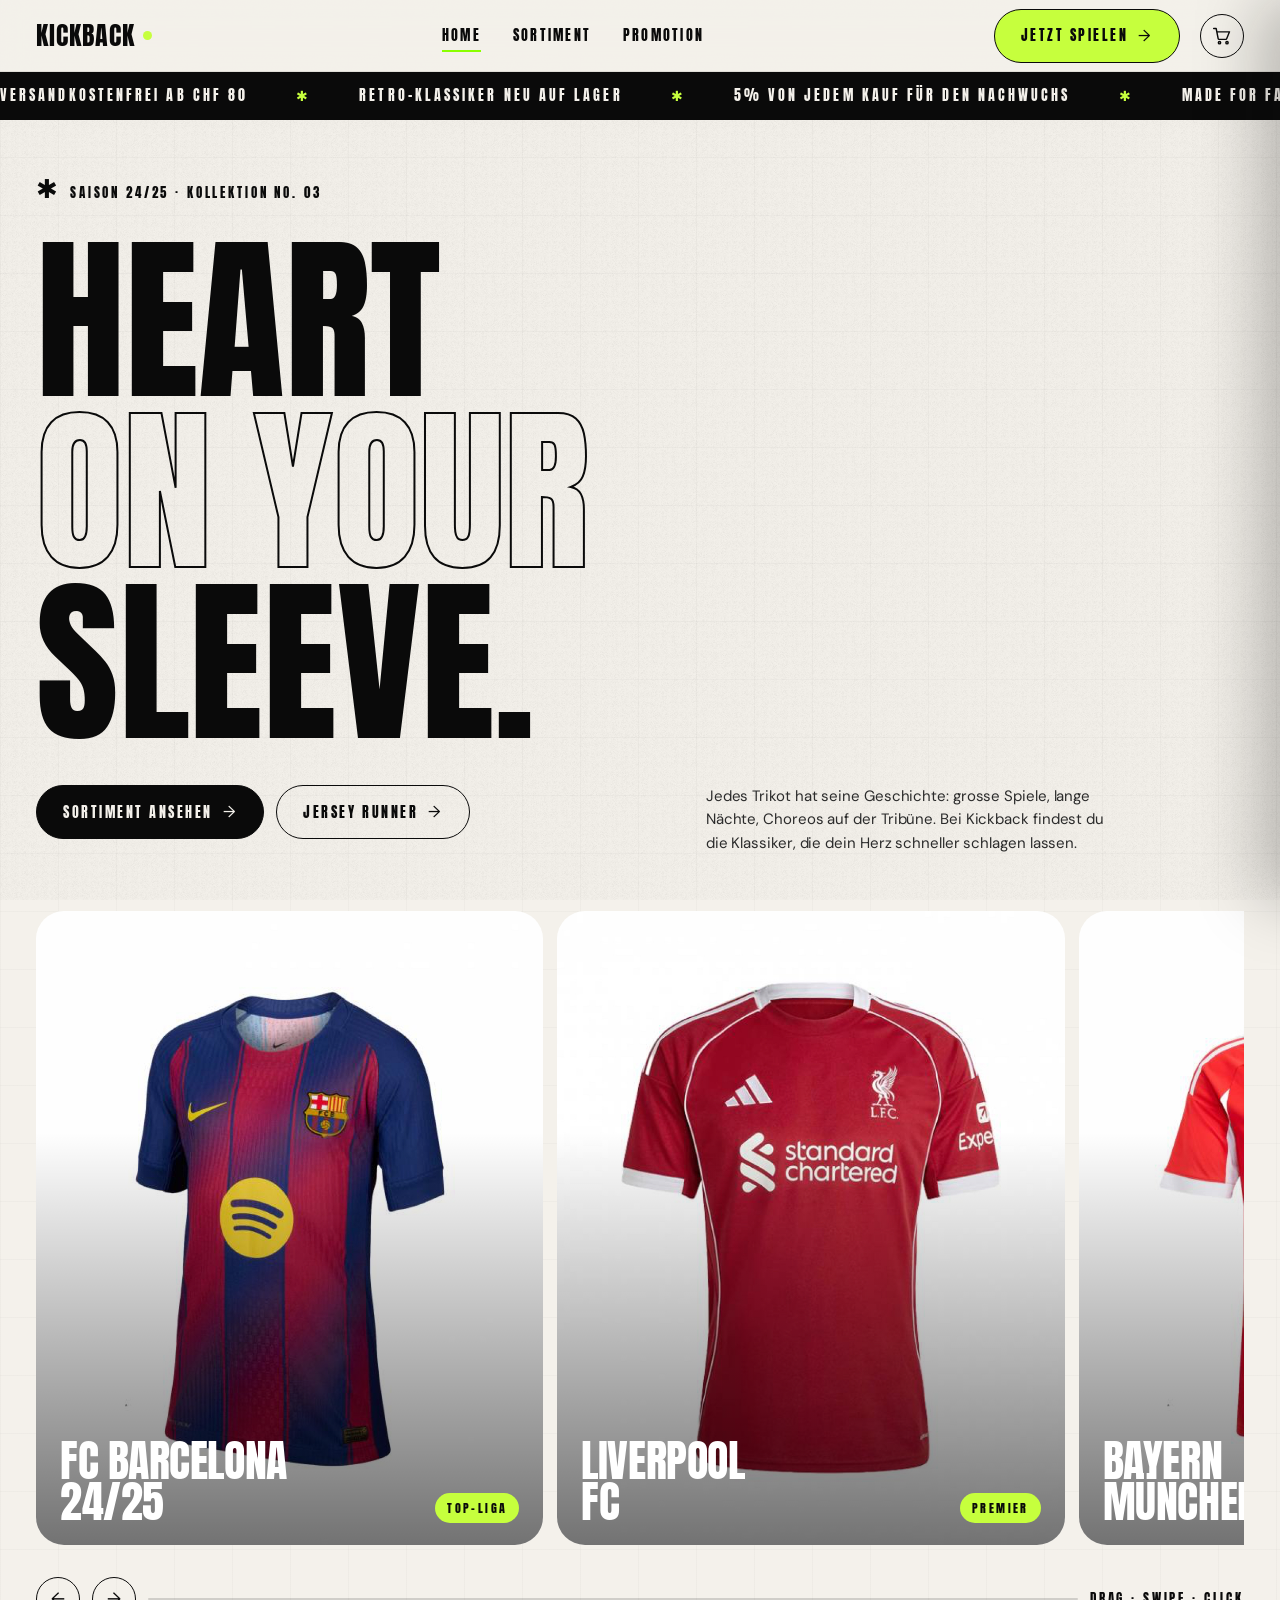
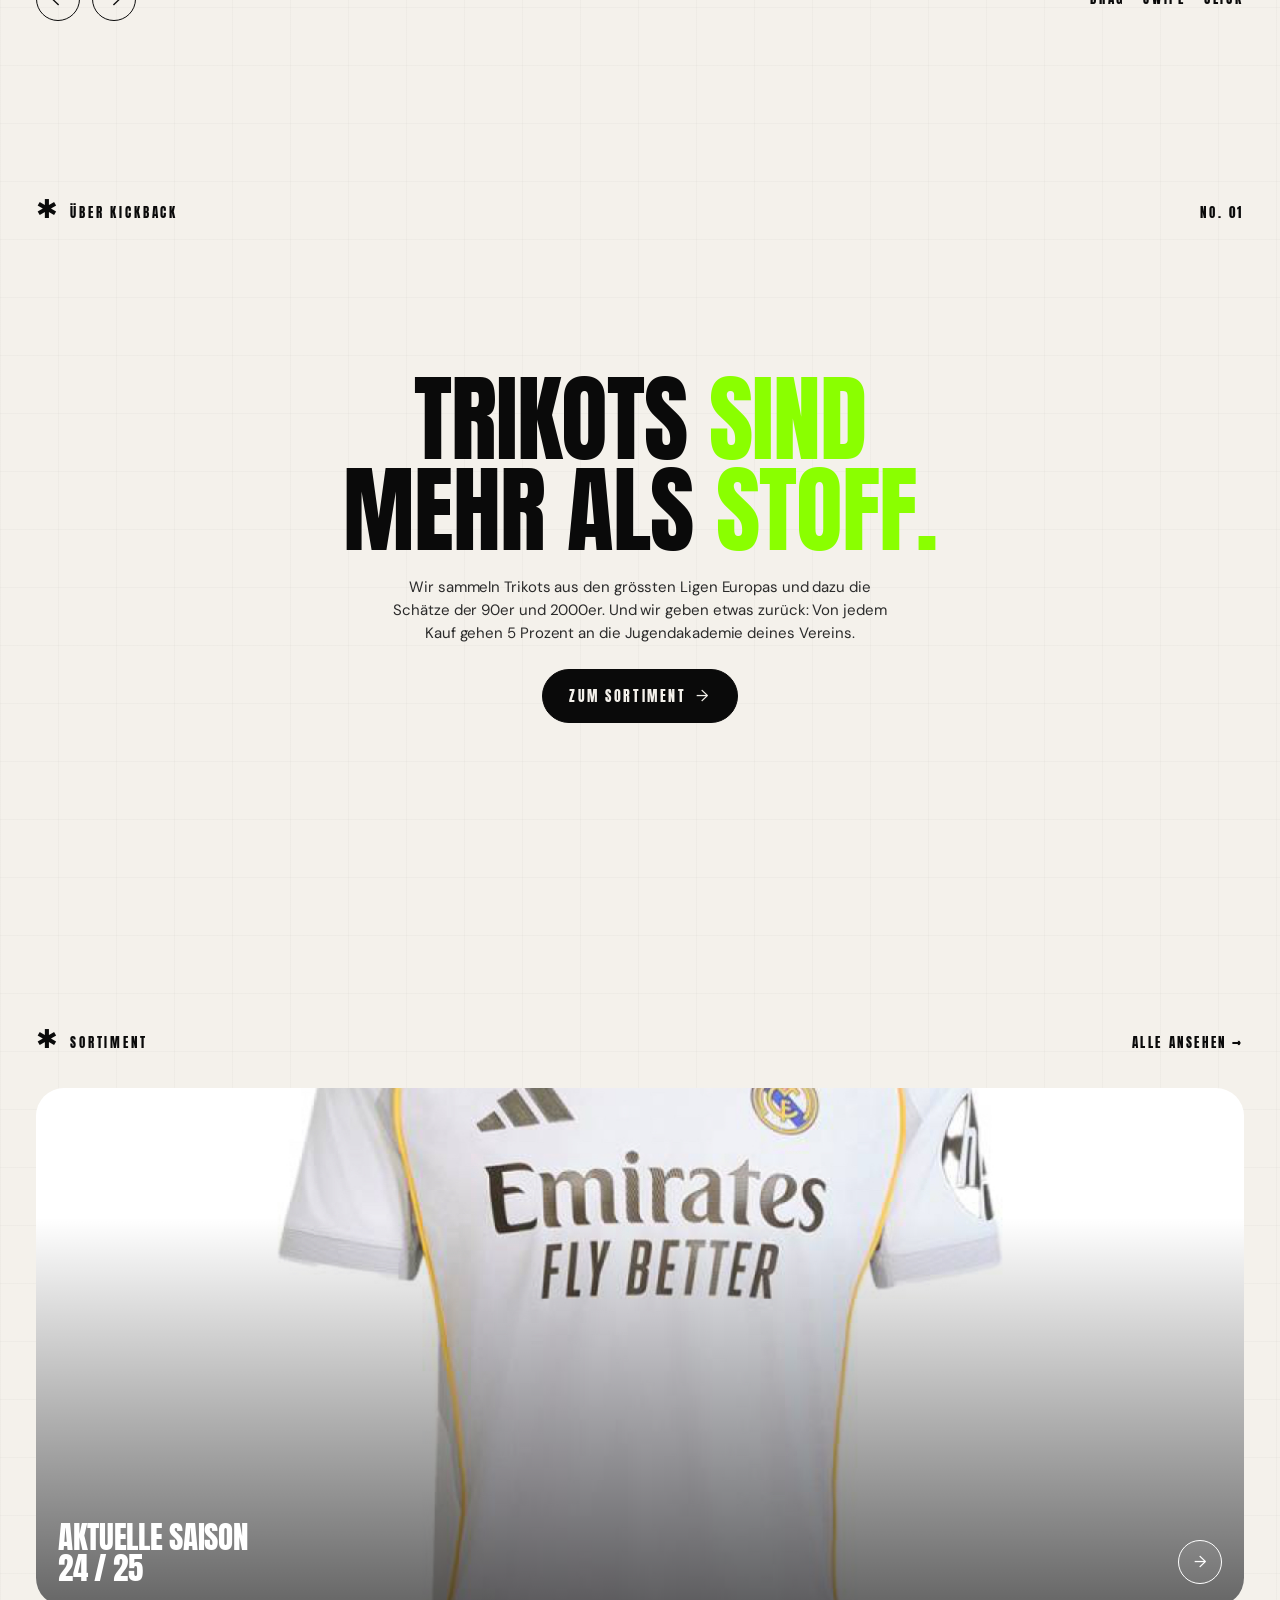
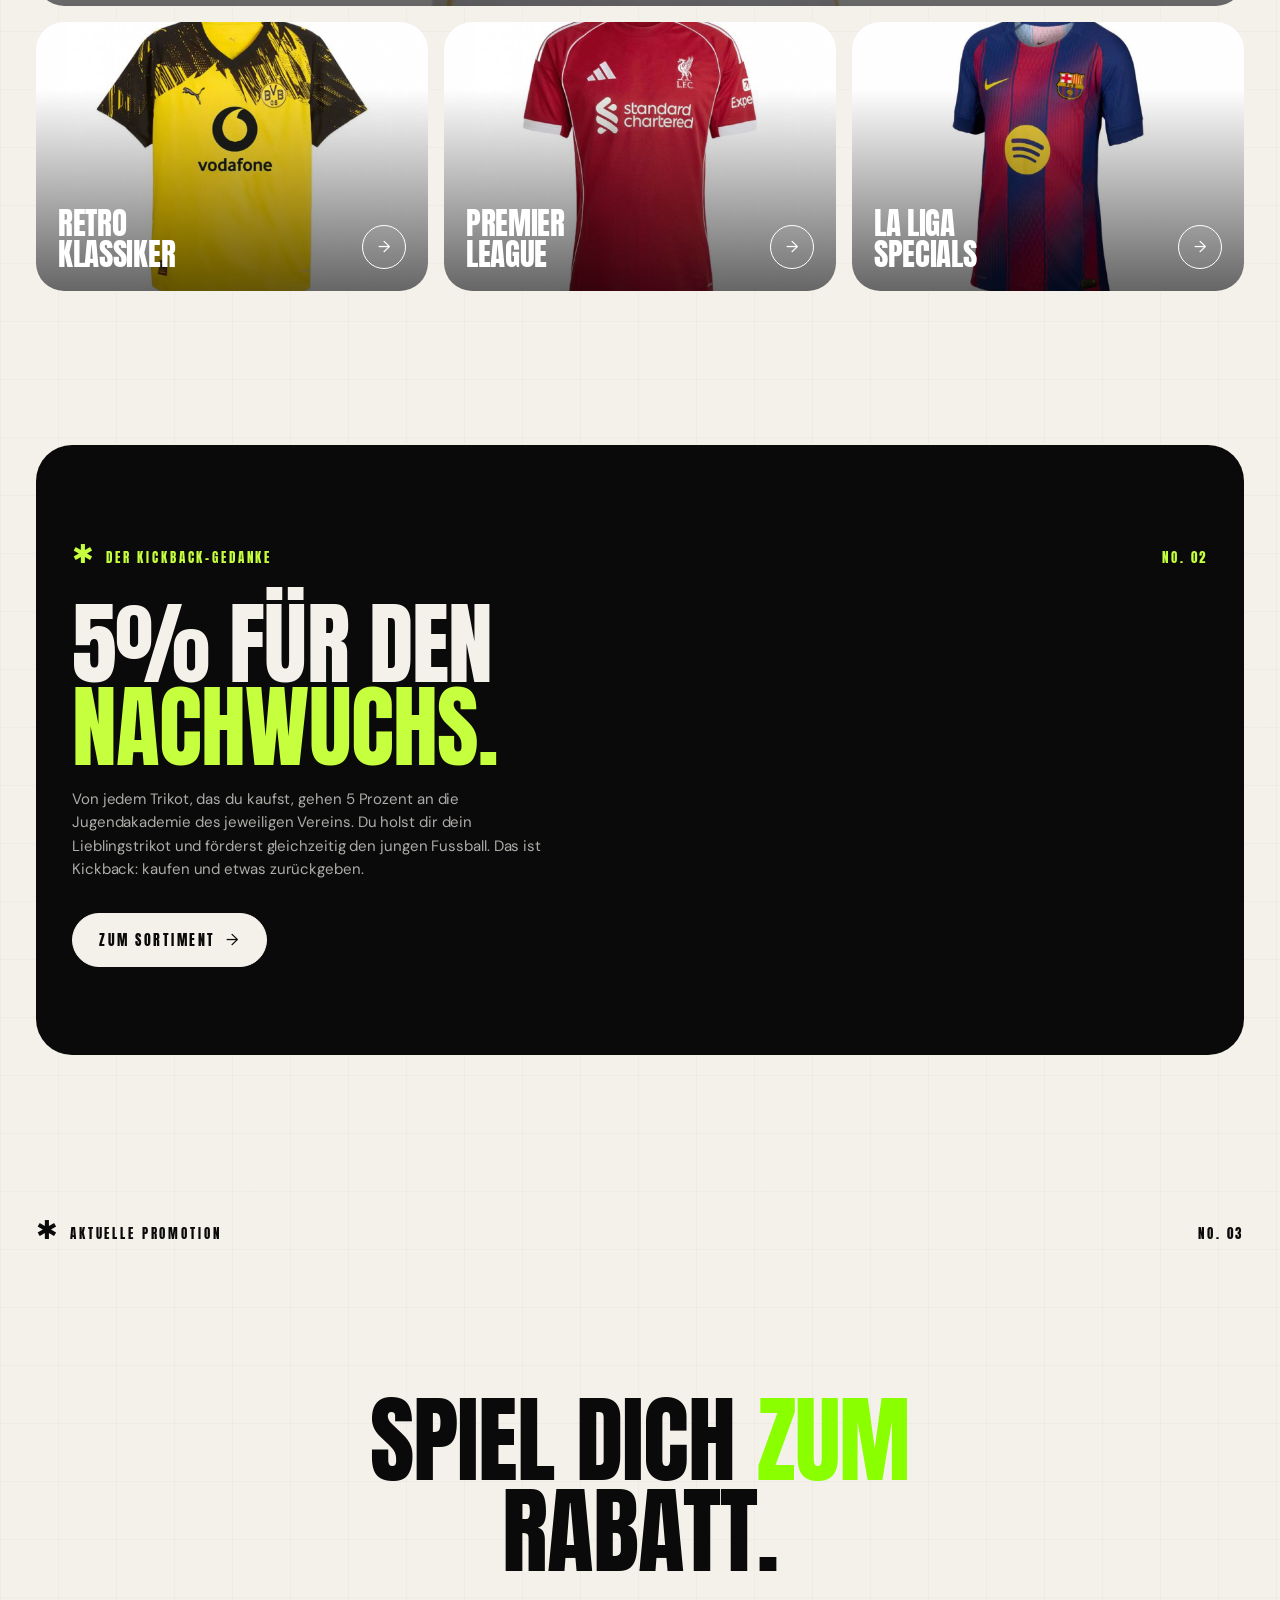
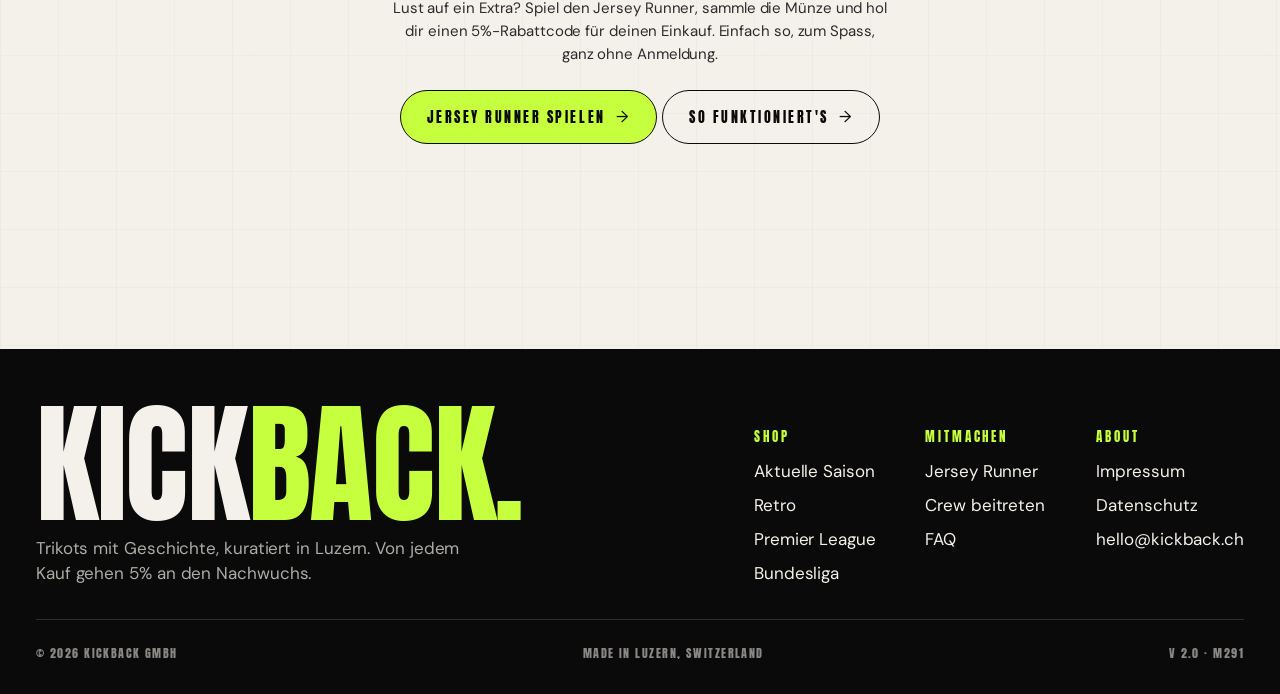
==== index.html @ 16836e26 "Texte ueberarbeitet: Spende-Konzept statt Rabatt-Fokus - Kernidee sichtbar gemacht: 5% von jedem Kau" ====
<!DOCTYPE html>
<html lang="de">
<head>
  <meta charset="UTF-8" />
  <meta name="viewport" content="width=device-width, initial-scale=1.0" />
  <title>Kickback · Heart on your Sleeve</title>
  <meta name="description" content="Kickback ist der Online-Shop für Trikot-Liebhaber:innen. Aktuelle Saison, Retro-Klassiker und Promotionen rund um den Fussball." />

  <link rel="preconnect" href="https://fonts.googleapis.com" />
  <link rel="preconnect" href="https://fonts.gstatic.com" crossorigin />
  <link href="https://fonts.googleapis.com/css2?family=Anton&family=DM+Sans:wght@400;500;700&display=swap" rel="stylesheet" />

  <link rel="stylesheet" href="css/styles.css" />
  <link rel="icon" type="image/svg+xml" href="img/KickBack_Logo_transparent.svg" />
</head>
<body>
<div class="shell">

  <!-- =========================  HEADER  =========================== -->
  <header class="header" role="banner">
    <div class="container">
      <a href="index.html" class="brand" aria-label="Kickback Startseite">
        Kickback<span class="dot" aria-hidden="true"></span>
      </a>
      <nav class="nav" aria-label="Hauptnavigation">
        <a href="index.html"      aria-current="page">Home</a>
        <a href="shop.html">Sortiment</a>
        <a href="promotion.html">Promotion</a>
      </nav>
      <a href="promotion.html" class="btn btn-accent header-cta btn-arrow">Jetzt Spielen</a>
      <!-- Warenkorb-Icon (auf allen Seiten) -->
      <button class="cart-toggle" aria-label="Warenkorb öffnen" data-cart-open>
        <svg viewBox="0 0 24 24" fill="none" stroke="currentColor" stroke-width="1.7" aria-hidden="true">
          <circle cx="9" cy="20" r="1.4"/><circle cx="18" cy="20" r="1.4"/>
          <path d="M2 3h3l2.4 12.2a1 1 0 0 0 1 .8h8.2a1 1 0 0 0 1-.8L21 7H6" stroke-linecap="round" stroke-linejoin="round"/>
        </svg>
        <span class="cart-count" data-cart-count>0</span>
      </button>
      <button class="burger" aria-label="Menü öffnen" aria-expanded="false" aria-controls="mobile-nav">
        <span></span>
      </button>
    </div>
  </header>

  <!-- mobile drawer -->
  <nav id="mobile-nav" class="mobile-nav" aria-label="Mobile Navigation">
    <a href="index.html"><span>Home</span><span class="idx">01</span></a>
    <a href="shop.html"><span>Sortiment</span><span class="idx">02</span></a>
    <a href="promotion.html"><span>Promotion</span><span class="idx">03</span></a>
  </nav>

  <!-- ticker -->
  <div class="marquee" aria-hidden="true">
    <div class="marquee-track">
      <span>Versandkostenfrei ab CHF 80 <span class="star">✱</span></span>
      <span>Retro-Klassiker neu auf Lager <span class="star">✱</span></span>
      <span>5% von jedem Kauf für den Nachwuchs <span class="star">✱</span></span>
      <span>Made for Fans <span class="star">✱</span></span>
      <span>Versandkostenfrei ab CHF 80 <span class="star">✱</span></span>
      <span>Retro-Klassiker neu auf Lager <span class="star">✱</span></span>
      <span>5% von jedem Kauf für den Nachwuchs <span class="star">✱</span></span>
      <span>Made for Fans <span class="star">✱</span></span>
    </div>
  </div>

  <main>
    <!-- =========================  HERO  =========================== -->
    <section class="hero container" aria-labelledby="hero-title">
      <div class="head-row">
        <span class="star">✱</span>
        <span class="eyebrow">Saison 24/25 · Kollektion No. 03</span>
      </div>

      <h1 id="hero-title" class="hero-headline">
        <span class="row"><span class="h-mega">HEART</span></span>
        <span class="row"><span class="h-mega outline">ON YOUR</span></span>
        <span class="row"><span class="h-mega">SLEEVE.</span></span>
      </h1>

      <div class="hero-meta">
        <div class="cta-row">
          <a href="shop.html" class="btn btn-arrow">Sortiment ansehen</a>
          <a href="promotion.html#game" class="btn btn-ghost btn-arrow">Jersey Runner</a>
        </div>
        <p class="lead desc">
          Jedes Trikot hat seine Geschichte: grosse Spiele, lange Nächte,
          Choreos auf der Tribüne. Bei Kickback findest du die Klassiker, die
          dein Herz schneller schlagen lassen.
        </p>
      </div>

      <!-- ===================  HERO SLIDER  ====================== -->
      <div class="slider reveal" data-slider aria-roledescription="carousel">
        <div class="slider-track">
          <article class="slide" aria-roledescription="slide" aria-label="FC Barcelona 24/25">
            <img src="img/barca.jpeg" alt="FC Barcelona Trikot" loading="lazy" />
            <div class="slide-caption">
              <h3>FC Barcelona<br>24/25</h3>
              <span class="slide-tag">Top-Liga</span>
            </div>
          </article>
          <article class="slide" aria-roledescription="slide" aria-label="Liverpool 24/25">
            <img src="img/liverpool.jpeg" alt="FC Liverpool Trikot" loading="lazy" />
            <div class="slide-caption">
              <h3>Liverpool<br>FC</h3>
              <span class="slide-tag">Premier</span>
            </div>
          </article>
          <article class="slide" aria-roledescription="slide" aria-label="Bayern München 24/25">
            <img src="img/bayern.jpeg" alt="Bayern München Trikot" loading="lazy" />
            <div class="slide-caption">
              <h3>Bayern<br>München</h3>
              <span class="slide-tag">Bundesliga</span>
            </div>
          </article>
          <article class="slide" aria-roledescription="slide" aria-label="Real Madrid 24/25">
            <img src="img/real.jpeg" alt="Real Madrid Trikot" loading="lazy" />
            <div class="slide-caption">
              <h3>Real<br>Madrid</h3>
              <span class="slide-tag">La Liga</span>
            </div>
          </article>
          <article class="slide" aria-roledescription="slide" aria-label="PSG 24/25">
            <img src="img/psg.jpeg" alt="Paris Saint-Germain Trikot" loading="lazy" />
            <div class="slide-caption">
              <h3>Paris<br>SG</h3>
              <span class="slide-tag">Ligue 1</span>
            </div>
          </article>
          <article class="slide" aria-roledescription="slide" aria-label="Dortmund 24/25">
            <img src="img/dortmund.jpeg" alt="Borussia Dortmund Trikot" loading="lazy" />
            <div class="slide-caption">
              <h3>Borussia<br>Dortmund</h3>
              <span class="slide-tag">Bundesliga</span>
            </div>
          </article>
        </div>
        <div class="slider-controls">
          <button data-slider-prev aria-label="Vorheriges Trikot">←</button>
          <button data-slider-next aria-label="Nächstes Trikot">→</button>
          <div class="slider-progress" aria-hidden="true"></div>
          <span class="eyebrow">Drag · Swipe · Click</span>
        </div>
      </div>
    </section>

    <!-- =========================  ABOUT  =========================== -->
    <section class="container section" aria-labelledby="about-title">
      <div class="head-row">
        <span class="star">✱</span>
        <span class="eyebrow">Über Kickback</span>
        <span class="meta">No. 01</span>
      </div>
      <div class="manifesto reveal">
        <h2 id="about-title">
          Trikots <span style="color:var(--accent-deep)">sind</span><br>
          mehr als <em style="font-style:normal;color:var(--accent-deep)">Stoff.</em>
        </h2>
        <p class="lead">
          Wir sammeln Trikots aus den grössten Ligen Europas und dazu die
          Schätze der 90er und 2000er. Und wir geben etwas zurück: Von jedem
          Kauf gehen 5 Prozent an die Jugendakademie deines Vereins.
        </p>
        <div class="cta-row">
          <a href="shop.html" class="btn btn-arrow">Zum Sortiment</a>
        </div>
      </div>
    </section>

    <!-- =========================  SORTIMENT  =========================== -->
    <section class="container section" aria-labelledby="sortiment-title">
      <div class="head-row">
        <span class="star">✱</span>
        <span class="eyebrow" id="sortiment-title">Sortiment</span>
        <span class="meta"><a href="shop.html">Alle ansehen →</a></span>
      </div>

      <div class="card-grid reveal">
        <a class="card card-wide" href="shop.html?kat=Aktuelle%20Trikots">
          <img src="img/real.jpeg" alt="Aktuelle Saison Trikots" loading="lazy" />
          <div class="card-body">
            <h3>Aktuelle Saison<br>24 / 25</h3>
            <span class="card-cta" aria-hidden="true">→</span>
          </div>
        </a>
        <a class="card" href="shop.html?kat=Retro%20Trikots">
          <img src="img/dortmund.jpeg" alt="Retro Trikots" loading="lazy" />
          <div class="card-body">
            <h3>Retro<br>Klassiker</h3>
            <span class="card-cta" aria-hidden="true">→</span>
          </div>
        </a>
        <a class="card" href="shop.html?liga=Premier%20League">
          <img src="img/liverpool.jpeg" alt="Premier League" loading="lazy" />
          <div class="card-body">
            <h3>Premier<br>League</h3>
            <span class="card-cta" aria-hidden="true">→</span>
          </div>
        </a>
        <a class="card" href="shop.html?liga=La%20Liga">
          <img src="img/barca.jpeg" alt="La Liga" loading="lazy" />
          <div class="card-body">
            <h3>La Liga<br>Specials</h3>
            <span class="card-cta" aria-hidden="true">→</span>
          </div>
        </a>
      </div>
    </section>

    <!-- =========================  KICKBACK-PRINZIP (dark) =================== -->
    <section class="container">
      <div class="section-dark">
        <div class="container">
          <div class="head-row">
            <span class="star" style="color:var(--accent)">✱</span>
            <span class="eyebrow" style="color:var(--accent)">Der Kickback-Gedanke</span>
            <span class="meta" style="color:var(--accent)">No. 02</span>
          </div>

          <h2 class="h-xl" style="color:var(--bg);max-width:16ch">
            5% FÜR DEN<br><span style="color:var(--accent)">NACHWUCHS.</span>
          </h2>
          <p class="lead" style="margin-top:1.25rem;max-width:50ch">
            Von jedem Trikot, das du kaufst, gehen 5 Prozent an die
            Jugendakademie des jeweiligen Vereins. Du holst dir dein
            Lieblingstrikot und förderst gleichzeitig den jungen Fussball.
            Das ist Kickback: kaufen und etwas zurückgeben.
          </p>

          <div class="cta-row" style="margin-top:2rem">
            <a href="shop.html" class="btn btn-arrow">Zum Sortiment</a>
          </div>
        </div>
      </div>
    </section>

    <!-- =========================  PROMOTION TEASER  =========================== -->
    <section class="container section">
      <div class="head-row">
        <span class="star">✱</span>
        <span class="eyebrow">Aktuelle Promotion</span>
        <span class="meta">No. 03</span>
      </div>
      <div class="manifesto reveal">
        <h2>
          Spiel dich <span style="color:var(--accent-deep)">zum</span><br>
          Rabatt.
        </h2>
        <p class="lead">
          Lust auf ein Extra? Spiel den Jersey Runner, sammle die Münze und
          hol dir einen 5%-Rabattcode für deinen Einkauf. Einfach so, zum
          Spass, ganz ohne Anmeldung.
        </p>
        <div class="cta-row">
          <a href="promotion.html#game" class="btn btn-accent btn-arrow">Jersey Runner spielen</a>
          <a href="promotion.html#faq" class="btn btn-ghost btn-arrow">So funktioniert's</a>
        </div>
      </div>
    </section>
  </main>

  <!-- =========================  FOOTER  =========================== -->
  <footer class="footer" role="contentinfo">
    <div class="container">
      <div class="footer-top">
        <div class="footer-brand">
          <h2 class="h-xl">KICK<span class="accent">BACK</span><span class="accent">.</span></h2>
          <p>Trikots mit Geschichte, kuratiert in Luzern. Von jedem Kauf gehen 5% an den Nachwuchs.</p>
        </div>
        <div class="footer-cols">
          <div class="footer-col">
            <h4>Shop</h4>
            <ul>
              <li><a href="shop.html?kat=Aktuelle%20Trikots">Aktuelle Saison</a></li>
              <li><a href="shop.html?kat=Retro%20Trikots">Retro</a></li>
              <li><a href="shop.html?liga=Premier%20League">Premier League</a></li>
              <li><a href="shop.html?liga=Bundesliga">Bundesliga</a></li>
            </ul>
          </div>
          <div class="footer-col">
            <h4>Mitmachen</h4>
            <ul>
              <li><a href="promotion.html#game">Jersey Runner</a></li>
              <li><a href="promotion.html#crew">Crew beitreten</a></li>
              <li><a href="promotion.html#faq">FAQ</a></li>
            </ul>
          </div>
          <div class="footer-col">
            <h4>About</h4>
            <ul>
              <li><a href="impressum.html">Impressum</a></li>
              <li><a href="datenschutz.html">Datenschutz</a></li>
              <li><a href="mailto:hello@kickback.ch">hello@kickback.ch</a></li>
            </ul>
          </div>
        </div>
      </div>

      <div class="footer-base">
        <span>© <span data-year>2026</span> Kickback GmbH</span>
        <span>Made in Luzern, Switzerland</span>
        <span>v 2.0 · M291</span>
      </div>
    </div>
  </footer>
</div>

<!-- ===================  WARENKORB (Drawer)  =================== -->
<div class="cart-backdrop" data-cart-backdrop></div>
<aside class="cart-drawer" data-cart-drawer aria-label="Warenkorb" aria-hidden="true">
  <div class="cart-head">
    <h3>Warenkorb</h3>
    <button class="cart-close" data-cart-close aria-label="Warenkorb schliessen">✕</button>
  </div>
  <div class="cart-items" data-cart-items></div>
  <div class="cart-foot" data-cart-foot>
    <div class="cart-code">
      <input type="text" data-cart-code placeholder="Rabattcode (z. B. KICKBACK5)" aria-label="Rabattcode" />
      <button class="btn btn-ghost" data-cart-apply type="button">Anwenden</button>
    </div>
    <div class="cart-line"><span>Zwischensumme</span><span data-cart-subtotal>–</span></div>
    <div class="cart-line discount" data-cart-discount-line hidden><span>Rabatt (5%)</span><span data-cart-discount>–</span></div>
    <div class="cart-line total"><span>Total</span><span data-cart-total>–</span></div>
    <p class="cart-msg" data-cart-msg></p>
    <button class="btn btn-accent btn-arrow" data-cart-checkout type="button">Zur Kasse</button>
  </div>
</aside>

<script src="js/main.js" defer></script>
<script src="js/cart.js" defer></script>
</body>
</html>
---- css/styles.css ----
/* ============================================================================
   KICKBACK – Editorial Stadium Design System
   Bold sports typography · Off-white & near-black · Electric-green accent
   Mobile-First · 500px – 1400px
   ============================================================================ */

/* ---------- 1. Tokens ------------------------------------------------------ */
:root {
  /* Colour */
  --bg:           #F4F1EB;     /* warm off-white, paper-feel  */
  --bg-alt:       #ECE7DD;     /* card / section divider      */
  --ink:          #0A0A0A;     /* near-black                  */
  --ink-soft:     #2B2B2B;
  --muted:        #6B6B66;
  --line:         #1A1A1A;
  --accent:       #C6FF3D;     /* electric-pitch green        */
  --accent-deep:  #8AFF00;
  --danger:       #FF3B3B;

  /* Typography */
  --font-display: "Anton", "Bebas Neue", "Arial Black", sans-serif;
  --font-body:    "DM Sans", "Helvetica Neue", system-ui, sans-serif;
  --font-mono:    "JetBrains Mono", ui-monospace, monospace;

  /* Layout */
  --max:          1320px;
  --gutter:       clamp(1rem, 3vw, 2.25rem);
  --radius-lg:    28px;
  --radius-md:    18px;
  --radius-sm:    10px;

  /* Header / Footer fixed height */
  --header-h:     72px;
  --footer-h:     auto;
}

/* ---------- 2. Reset ------------------------------------------------------- */
*,*::before,*::after { box-sizing: border-box; }
* { margin: 0; padding: 0; }
/* WICHTIG: kein height:100% auf html/body. Zusammen mit body{overflow-x:hidden}
   würde der Body sonst zu einem fixen, Viewport-hohen Scroll-Container – der
   Inhalt (.shell) quillt heraus und am Seitenende bleibt ein grosser leerer
   Bereich (der Footer wird unerreichbar). Die volle Höhe für kurze Seiten
   regelt .shell über min-height:100dvh. */
html { scroll-behavior: smooth; -webkit-text-size-adjust: 100%; }
img, svg, video, canvas { display: block; max-width: 100%; }
button { font: inherit; cursor: pointer; border: 0; background: transparent; color: inherit; }
input, select, textarea { font: inherit; color: inherit; }
a { color: inherit; text-decoration: none; }
ul { list-style: none; }

body {
  font-family: var(--font-body);
  /* feines Raster im Hintergrund (ruhig, kaum sichtbar) + Grundfarbe */
  background:
    repeating-linear-gradient(0deg, rgba(10,10,10,.022) 0 1px, transparent 1px 58px),
    repeating-linear-gradient(90deg, rgba(10,10,10,.022) 0 1px, transparent 1px 58px),
    var(--bg);
  color: var(--ink);
  line-height: 1.5;
  font-size: clamp(15px, 1vw + .3rem, 17px);
  letter-spacing: -0.005em;
  text-rendering: optimizeLegibility;
  -webkit-font-smoothing: antialiased;
  overflow-x: hidden;
}

/* subtle grain — gives the paper feel without external images */
body::before {
  content: "";
  position: fixed; inset: 0;
  background-image: url("data:image/svg+xml;utf8,<svg xmlns='http://www.w3.org/2000/svg' width='180' height='180'><filter id='n'><feTurbulence baseFrequency='0.9' numOctaves='2' seed='5'/><feColorMatrix values='0 0 0 0 0  0 0 0 0 0  0 0 0 0 0  0 0 0 .35 0'/></filter><rect width='100%' height='100%' filter='url(%23n)' opacity='.5'/></svg>");
  opacity: .35;
  mix-blend-mode: multiply;
  pointer-events: none;
  z-index: 1;
}

/* ---------- 3. Layout primitives ------------------------------------------ */
.shell {
  min-height: 100dvh;
  display: flex;
  flex-direction: column;
  position: relative;
  z-index: 2;
}

.container {
  width: 100%;
  max-width: var(--max);
  margin-inline: auto;
  padding-inline: var(--gutter);
}

.section { padding-block: clamp(3rem, 7vw, 6rem); }

.divider-asterisk {
  display: flex; align-items: center; gap: 14px;
  font-family: var(--font-display);
  font-size: 18px;
  letter-spacing: .14em;
  text-transform: uppercase;
  color: var(--ink);
  padding-block: 1rem;
}
.divider-asterisk::before,
.divider-asterisk::after {
  content: "✱";
  font-size: 22px;
  color: var(--ink);
}
.divider-asterisk::after { margin-left: auto; }

/* ---------- 4. Typography -------------------------------------------------- */
h1, h2, h3, h4 {
  font-family: var(--font-display);
  font-weight: 400;
  text-transform: uppercase;
  letter-spacing: -0.01em;
  line-height: 0.92;
}

.eyebrow {
  display: inline-flex; align-items: center; gap: 8px;
  font-family: var(--font-display);
  font-size: 13px;
  letter-spacing: .22em;
  text-transform: uppercase;
}
.eyebrow .dot {
  width: 8px; height: 8px; border-radius: 50%;
  background: var(--accent);
  box-shadow: 0 0 0 4px rgba(198,255,61,.25);
}

.h-mega   { font-size: clamp(64px, 14vw, 220px); }
.h-xl     { font-size: clamp(40px, 7vw, 96px); }
.h-l      { font-size: clamp(28px, 4.5vw, 56px); }
.h-m      { font-size: clamp(22px, 2.5vw, 32px); }

.lead {
  font-size: clamp(15px, 1.1vw, 19px);
  line-height: 1.55;
  color: var(--ink-soft);
  max-width: 50ch;
}

.muted { color: var(--muted); }

/* asterisk-prefix headlines */
.head-row {
  display: flex; align-items: baseline; gap: 12px;
  margin-bottom: clamp(1.25rem, 3vw, 2rem);
}
.head-row .star {
  font-family: var(--font-display);
  font-size: clamp(20px, 2vw, 28px);
}
.head-row .meta {
  margin-left: auto;
  font-family: var(--font-display);
  font-size: 13px;
  letter-spacing: .2em;
  text-transform: uppercase;
}
.head-row .meta a { display:inline-flex; align-items:center; gap:6px; }
.head-row .meta a:hover { color: var(--accent-deep); }

/* ---------- 5. Buttons ----------------------------------------------------- */
.btn {
  display: inline-flex; align-items: center; justify-content: center; gap: 10px;
  padding: 14px 26px;
  font-family: var(--font-display);
  font-size: 14px;
  letter-spacing: .18em;
  text-transform: uppercase;
  border-radius: 999px;
  background: var(--ink);
  color: var(--bg);
  border: 1.5px solid var(--ink);
  transition: transform .25s ease, background .25s ease, color .25s ease;
}
.btn:hover { transform: translateY(-1px); background: var(--accent); color: var(--ink); }
.btn:active { transform: translateY(0); }

.btn-ghost {
  background: transparent;
  color: var(--ink);
}
.btn-ghost:hover { background: var(--ink); color: var(--bg); }

.btn-accent {
  background: var(--accent);
  color: var(--ink);
  border-color: var(--ink);
}
.btn-accent:hover { background: var(--ink); color: var(--accent); }

.btn-arrow::after {
  content: "→";
  font-family: var(--font-body);
  font-size: 16px;
  transition: transform .25s ease;
}
.btn-arrow:hover::after { transform: translateX(4px); }

/* ---------- 6. Header ------------------------------------------------------ */
.header {
  position: sticky; top: 0; z-index: 100;
  height: var(--header-h);
  display: flex; align-items: center;
  background: rgba(244,241,235,.85);
  backdrop-filter: saturate(180%) blur(14px);
  -webkit-backdrop-filter: saturate(180%) blur(14px);
  border-bottom: 1px solid rgba(10,10,10,.08);
}
.header .container {
  display: flex; align-items: center; gap: 1.25rem;
}
.brand {
  display: inline-flex; align-items: baseline; gap: 8px;
  font-family: var(--font-display);
  font-size: 26px;
  letter-spacing: .04em;
  text-transform: uppercase;
}
.brand .dot {
  width: 9px; height: 9px; border-radius: 50%;
  background: var(--accent);
  display: inline-block;
  align-self: center;
}
.nav {
  display: none;
  gap: 2rem;
  margin-inline: auto;
}
.nav a {
  font-family: var(--font-display);
  font-size: 14px;
  letter-spacing: .16em;
  text-transform: uppercase;
  position: relative;
}
.nav a::after {
  content: "";
  position: absolute; left: 0; bottom: -6px;
  width: 0; height: 2px;
  background: var(--ink);
  transition: width .25s ease;
}
.nav a:hover::after,
.nav a[aria-current="page"]::after { width: 100%; }
.nav a[aria-current="page"]::after { background: var(--accent-deep); }

.header-cta { display: none; }

.burger {
  margin-left: auto;
  width: 44px; height: 44px;
  border: 1.5px solid var(--ink);
  border-radius: 999px;
  display: inline-flex; align-items: center; justify-content: center;
  position: relative;
}
/* Burger-Icon aus EINEM <span>: der span selbst ist der mittlere Strich,
   ::before und ::after sind die oberen/unteren Striche (6px darüber/darunter). */
.burger span,
.burger span::before,
.burger span::after {
  content: "";
  display: block;
  width: 18px; height: 2px;
  background: var(--ink);
  position: relative;
  transition: transform .25s ease, top .25s ease;
}
.burger span::before { position: absolute; top: -6px; left: 0; }
.burger span::after  { position: absolute; top:  6px; left: 0; }

/* Im offenen Zustand wird daraus ein "X":
   mittlerer Strich verschwindet, die beiden anderen wandern in die Mitte
   (top:0) und drehen sich um +45° bzw. -45°. */
.burger.is-open span { background: transparent; }
.burger.is-open span::before { top: 0; transform: rotate(45deg); }
.burger.is-open span::after  { top: 0; transform: rotate(-45deg); }

/* mobile drawer */
.mobile-nav {
  position: fixed; inset: var(--header-h) 0 0 0;
  background: var(--ink);
  color: var(--bg);
  z-index: 90;
  padding: 2rem var(--gutter);
  display: flex; flex-direction: column;
  gap: 1.25rem;
  transform: translateY(-100%);
  transition: transform .35s cubic-bezier(.7,.0,.2,1);
}
.mobile-nav.is-open { transform: translateY(0); }
.mobile-nav a {
  font-family: var(--font-display);
  font-size: clamp(36px, 8vw, 56px);
  text-transform: uppercase;
  letter-spacing: -0.01em;
  line-height: 1;
  display: flex; align-items: center; justify-content: space-between;
  padding-block: .5rem;
  border-bottom: 1px solid rgba(244,241,235,.15);
}
.mobile-nav a span.idx {
  font-size: 13px; letter-spacing: .2em;
  color: var(--accent);
  font-family: var(--font-display);
}

@media (min-width: 880px) {
  .nav { display: inline-flex; }
  .header-cta { display: inline-flex; }
  .burger { display: none; }
  .mobile-nav { display: none; }
}

/* ---------- 7. Footer ------------------------------------------------------ */
.footer {
  background: var(--ink);
  color: var(--bg);
  padding: 3.5rem 0 2rem;
  margin-top: auto;
  position: relative;
  z-index: 2;
}
.footer .container { display: grid; gap: 2rem; }
.footer-top {
  display: grid; gap: 2rem;
  grid-template-columns: 1fr;
}
.footer-brand .h-xl {
  font-size: clamp(56px, 12vw, 132px);
  line-height: .9;
  color: var(--bg);
}
.footer-brand .h-xl .accent { color: var(--accent); }
.footer-brand p { color: rgba(244,241,235,.7); margin-top: .75rem; max-width: 38ch; }

.footer-cols { display: grid; gap: 2rem; grid-template-columns: 1fr 1fr; }
.footer-col h4 {
  font-size: 13px; letter-spacing: .22em; text-transform: uppercase;
  color: var(--accent);
  margin-bottom: 1rem;
  font-family: var(--font-display);
}
.footer-col ul { display: grid; gap: .55rem; }
.footer-col a:hover { color: var(--accent); }

/* Impressum / About-Block im Footer (zwei Spalten ab Tablet) */
.footer-legal {
  display: grid; gap: 1.5rem;
  grid-template-columns: 1fr;
  padding-top: 1.5rem;
  border-top: 1px solid rgba(244,241,235,.15);
}
.footer-legal h4 {
  font-size: 13px; letter-spacing: .22em; text-transform: uppercase;
  color: var(--accent);
  margin-bottom: .6rem;
  font-family: var(--font-display);
}
.footer-legal p { color: rgba(244,241,235,.6); font-size: 13px; line-height: 1.6; max-width: 46ch; }
.footer-legal a:hover { color: var(--accent); }
@media (min-width: 760px) { .footer-legal { grid-template-columns: 1fr 1fr; gap: 2rem; } }

.footer-base {
  display: flex; flex-wrap: wrap; gap: 1rem;
  justify-content: space-between; align-items: center;
  padding-top: 1.5rem;
  border-top: 1px solid rgba(244,241,235,.15);
  font-size: 12px;
  letter-spacing: .12em;
  text-transform: uppercase;
  color: rgba(244,241,235,.55);
  font-family: var(--font-display);
}

@media (min-width: 760px) {
  .footer-top { grid-template-columns: 1.4fr 1fr; align-items: end; }
  .footer-cols { grid-template-columns: repeat(3, 1fr); }
}

/* ---------- 8. Marquee (sub-header tag) ----------------------------------- */
.marquee {
  background: var(--ink);
  color: var(--bg);
  overflow: hidden;
  padding: 10px 0;
  border-block: 1px solid var(--ink);
  position: relative;
  z-index: 50;
}
/* Laufschrift-Ticker: Die Texte sind im HTML DOPPELT vorhanden. Wir schieben
   die Leiste per Animation um genau -50% (= eine komplette Kopie) nach links.
   Weil die zweite Hälfte identisch ist, wirkt der Sprung zurück auf 0 nahtlos
   → unendliche Endlosschleife ohne sichtbare Lücke. */
.marquee-track {
  display: inline-flex; gap: 3rem;
  white-space: nowrap;                      /* nicht umbrechen → alles in einer Zeile */
  animation: scroll 28s linear infinite;
  font-family: var(--font-display);
  font-size: 14px;
  letter-spacing: .22em;
  text-transform: uppercase;
}
.marquee-track span { display: inline-flex; align-items: center; gap: 3rem; }
.marquee-track .star { color: var(--accent); }
@keyframes scroll {
  from { transform: translateX(0); }
  to   { transform: translateX(-50%); }     /* exakt eine Kopie weiter */
}

/* ---------- 9. Hero (Home) ------------------------------------------------- */
.hero {
  padding-top: clamp(2rem, 4vw, 3rem);
  padding-bottom: clamp(2rem, 6vw, 5rem);
}
.hero-headline {
  display: grid;
  gap: .25em;
}
.hero-headline .row { display: flex; align-items: baseline; gap: .25em; flex-wrap: wrap; }
.hero-headline .outline {
  -webkit-text-stroke: 2px var(--ink);
  color: transparent;
}
.hero-headline .accent { color: var(--accent-deep); }
.hero-meta {
  margin-top: clamp(1.5rem, 4vw, 2.5rem);
  display: grid; gap: 1.5rem;
}
.hero-meta .desc { max-width: 42ch; }
.hero-meta .cta-row { display: flex; gap: .75rem; flex-wrap: wrap; }

@media (min-width: 880px) {
  .hero-meta {
    grid-template-columns: 1.2fr 1fr;
    align-items: start;
  }
}

/* ---------- 10. Slider (Home) --------------------------------------------- */
.slider {
  position: relative;
  margin-top: clamp(2rem, 5vw, 3.5rem);
}
.slider-track {
  display: flex;
  gap: 14px;
  overflow-x: auto;
  scroll-snap-type: x mandatory;
  scroll-behavior: smooth;
  padding-bottom: 1rem;
  scrollbar-width: thin;
  scrollbar-color: var(--ink) transparent;
}
.slider-track::-webkit-scrollbar { height: 6px; }
.slider-track::-webkit-scrollbar-thumb { background: var(--ink); border-radius: 999px; }

.slide {
  flex: 0 0 84%;
  scroll-snap-align: center;
  position: relative;
  border-radius: var(--radius-lg);
  overflow: hidden;
  aspect-ratio: 4 / 5;
  background: var(--bg-alt);
  isolation: isolate;
}
.slide img {
  width: 100%; height: 100%;
  object-fit: cover;
  transition: transform 1.2s cubic-bezier(.2,.7,.2,1);
}
.slide:hover img { transform: scale(1.04); }
.slide::after {
  content: "";
  position: absolute; inset: 0;
  background: linear-gradient(180deg, transparent 35%, rgba(0,0,0,.55) 100%);
}
.slide-caption {
  position: absolute; left: 24px; right: 24px; bottom: 22px;
  z-index: 2;
  color: #fff;
  display: flex; align-items: end; justify-content: space-between; gap: 1rem;
}
.slide-caption h3 {
  font-size: clamp(28px, 4vw, 44px);
  line-height: .95;
}
.slide-tag {
  font-family: var(--font-display);
  font-size: 12px;
  letter-spacing: .2em;
  text-transform: uppercase;
  background: var(--accent);
  color: var(--ink);
  padding: 6px 12px;
  border-radius: 999px;
  white-space: nowrap;
}

.slider-controls {
  display: flex; align-items: center; gap: 12px;
  margin-top: 1rem;
}
.slider-controls button {
  width: 44px; height: 44px;
  border: 1.5px solid var(--ink);
  border-radius: 999px;
  display: inline-flex; align-items: center; justify-content: center;
  font-size: 18px;
  transition: background .25s ease, color .25s ease;
}
.slider-controls button:hover { background: var(--ink); color: var(--bg); }

.slider-progress {
  flex: 1; height: 2px; background: rgba(10,10,10,.15);
  border-radius: 999px; overflow: hidden; position: relative;
}
.slider-progress::after {
  content: ""; position: absolute; left: 0; top: 0; bottom: 0;
  width: var(--p, 33%);
  background: var(--ink);
  transition: width .35s ease;
}

@media (min-width: 760px)  { .slide { flex-basis: 56%; } }
@media (min-width: 1100px) { .slide { flex-basis: 42%; } }

/* ---------- 11. Card grid (Trainings/Sortiment) --------------------------- */
.card-grid {
  display: grid;
  gap: 1rem;
  grid-template-columns: 1fr;
}
@media (min-width: 760px) { .card-grid { grid-template-columns: repeat(2, 1fr); } }
@media (min-width: 1100px){ .card-grid { grid-template-columns: repeat(3, 1fr); } }

.card {
  position: relative;
  background: var(--bg-alt);
  border-radius: var(--radius-lg);
  overflow: hidden;
  aspect-ratio: 16 / 11;
  isolation: isolate;
}
.card img {
  width: 100%; height: 100%; object-fit: cover;
  transition: transform .8s cubic-bezier(.2,.7,.2,1);
}
.card:hover img { transform: scale(1.06); }
.card::after {
  content: ""; position: absolute; inset: 0;
  background: linear-gradient(180deg, transparent 25%, rgba(0,0,0,.6) 100%);
}
.card-body {
  position: absolute; left: 22px; right: 22px; bottom: 22px;
  z-index: 2;
  display: flex; align-items: end; justify-content: space-between; gap: 1rem;
  color: #fff;
}
.card-body h3 {
  font-size: clamp(22px, 2.4vw, 32px);
  line-height: 1;
}
.card-cta {
  width: 44px; height: 44px;
  border: 1.5px solid #fff;
  border-radius: 999px;
  display: inline-flex; align-items: center; justify-content: center;
  font-size: 16px;
  background: rgba(255,255,255,.05);
  transition: background .25s ease, color .25s ease;
}
.card:hover .card-cta { background: var(--accent); color: var(--ink); border-color: var(--accent); }

/* feature card – wide */
.card-wide { aspect-ratio: 21 / 9; grid-column: 1 / -1; }

/* ---------- 12. Manifesto block (light → dark) ---------------------------- */
.manifesto {
  text-align: center;
  display: grid; place-items: center;
  padding-block: clamp(4rem, 9vw, 8rem);
}
.manifesto h2 {
  font-size: clamp(40px, 8vw, 96px);
  line-height: .95;
  max-width: 16ch;
}
.manifesto p { margin-top: 1.25rem; max-width: 50ch; color: var(--ink-soft); }
.manifesto .cta-row { margin-top: 1.5rem; }

/* dark variant */
.section-dark {
  background: var(--ink);
  color: var(--bg);
  border-radius: clamp(20px, 3vw, 36px);
  margin-block: clamp(2rem, 5vw, 4rem);
  padding-block: clamp(3rem, 7vw, 5.5rem);
}
.section-dark .lead,
.section-dark .muted { color: rgba(244,241,235,.7); }
.section-dark .btn { background: var(--bg); color: var(--ink); border-color: var(--bg); }
.section-dark .btn:hover { background: var(--accent); color: var(--ink); border-color: var(--accent); }

/* tier list (basic / premium / elite) */
.tier-list {
  display: grid; gap: 0;
  margin-top: 1.5rem;
  border-top: 1px solid rgba(244,241,235,.18);
}
.tier-item {
  display: flex; align-items: center; gap: 1.25rem;
  padding-block: clamp(1.25rem, 3vw, 2rem);
  border-bottom: 1px solid rgba(244,241,235,.18);
  transition: padding-left .35s ease;
}
.tier-item:hover { padding-left: 1rem; }
.tier-item .num {
  font-family: var(--font-display);
  font-size: 14px; letter-spacing: .2em;
  color: var(--accent);
}
.tier-item h3 {
  font-size: clamp(36px, 6vw, 72px);
  line-height: 1;
}
.tier-item .star {
  margin-left: auto;
  font-family: var(--font-display);
  font-size: clamp(18px, 2vw, 26px);
  color: var(--accent);
  opacity: .65;
}
.tier-item .price {
  font-family: var(--font-display);
  font-size: clamp(20px, 2.4vw, 28px);
  margin-left: 1rem;
}

/* ---------- 13. Shop ------------------------------------------------------- */
.shop-controls {
  display: grid;
  gap: .75rem;
  grid-template-columns: 1fr;
  margin-top: 1.25rem;
}
@media (min-width: 760px) {
  .shop-controls { grid-template-columns: 2fr 1fr 1fr 1fr auto; align-items: center; }
}
.input, .select {
  width: 100%;
  background: var(--bg-alt);
  border: 1.5px solid transparent;
  padding: 14px 18px;
  border-radius: 999px;
  font-size: 14px;
  color: var(--ink);
  transition: border-color .2s ease, background .2s ease;
}
.input:focus, .select:focus {
  outline: none; border-color: var(--ink); background: var(--bg);
}
.input::placeholder { color: var(--muted); }

.shop-meta {
  display: flex; align-items: center; gap: 1rem;
  margin-top: 1rem;
  font-family: var(--font-display);
  font-size: 13px;
  letter-spacing: .2em;
  text-transform: uppercase;
}
.shop-meta .count { background: var(--ink); color: var(--bg); padding: 6px 14px; border-radius: 999px; }

.product-grid {
  display: grid;
  grid-template-columns: 1fr;
  gap: 16px;
  margin-top: 1.5rem;
}
@media (min-width: 600px)  { .product-grid { grid-template-columns: repeat(2, 1fr); } }
@media (min-width: 900px)  { .product-grid { grid-template-columns: repeat(3, 1fr); } }
@media (min-width: 1200px) { .product-grid { grid-template-columns: repeat(4, 1fr); } }

.product {
  background: var(--bg-alt);
  border-radius: var(--radius-md);
  overflow: hidden;
  display: flex; flex-direction: column;
  transition: transform .25s ease;
  position: relative;
}
.product:hover { transform: translateY(-4px); }
.product .img-wrap {
  aspect-ratio: 1 / 1;
  overflow: hidden;
  position: relative;
  background: var(--bg);
}
.product .img-wrap img {
  width: 100%; height: 100%; object-fit: cover;
  transition: transform .8s cubic-bezier(.2,.7,.2,1);
}
.product:hover .img-wrap img { transform: scale(1.05); }
.product .badge {
  position: absolute; top: 12px; left: 12px;
  background: var(--ink); color: var(--bg);
  font-family: var(--font-display);
  font-size: 11px; letter-spacing: .2em;
  text-transform: uppercase;
  padding: 5px 10px;
  border-radius: 999px;
  z-index: 2;
}
.product .badge.retro { background: var(--accent); color: var(--ink); }
.product-body {
  padding: 16px 18px 20px;
  display: flex; flex-direction: column; gap: 8px;
}
.product-body .meta {
  display: flex; gap: 8px; flex-wrap: wrap;
  font-family: var(--font-display); font-size: 11px; letter-spacing: .18em;
  text-transform: uppercase;
  color: var(--muted);
}
.product-body h3 {
  font-size: clamp(18px, 1.4vw, 22px);
  line-height: 1;
}
.product-body .footer-row {
  display: flex; align-items: center; justify-content: space-between;
  margin-top: 4px;
}
.product-body .price {
  font-family: var(--font-display);
  font-size: clamp(22px, 2vw, 28px);
}
.product-body .add {
  width: 38px; height: 38px;
  border-radius: 999px;
  background: var(--ink); color: var(--bg);
  display: inline-flex; align-items: center; justify-content: center;
  transition: background .25s ease, color .25s ease, transform .25s ease;
}
.product-body .add:hover { background: var(--accent); color: var(--ink); transform: rotate(90deg); }

.product-empty {
  grid-column: 1 / -1;
  padding: 3rem 1rem;
  text-align: center;
  background: var(--bg-alt);
  border-radius: var(--radius-md);
}

/* ---------- 14. Promotion / Form ------------------------------------------ */
.promo-grid {
  display: grid;
  gap: clamp(1.5rem, 3vw, 2.5rem);
  grid-template-columns: 1fr;
}
@media (min-width: 1000px) {
  .promo-grid { grid-template-columns: 1fr 1fr; align-items: stretch; }
}

.promo-card {
  background: var(--ink);
  color: var(--bg);
  border-radius: var(--radius-lg);
  padding: clamp(1.5rem, 3vw, 2.5rem);
  position: relative;
  overflow: hidden;
}
.promo-card .eyebrow .dot { background: var(--accent); }
.promo-card h2 {
  font-size: clamp(40px, 6vw, 76px);
  line-height: .95;
  margin-block: 1rem;
}
.promo-card p { color: rgba(244,241,235,.75); max-width: 38ch; }

/* form */
.form { display: grid; gap: 1rem; margin-top: 1.5rem; }
.form-row { display: grid; gap: 1rem; }
@media (min-width: 600px) { .form-row.two { grid-template-columns: 1fr 1fr; } }

.field { display: grid; gap: 6px; }
.field label {
  font-family: var(--font-display);
  font-size: 12px; letter-spacing: .2em;
  text-transform: uppercase;
  color: rgba(244,241,235,.7);
}
.field input, .field select {
  background: rgba(244,241,235,.08);
  border: 1.5px solid rgba(244,241,235,.18);
  color: var(--bg);
  padding: 14px 16px;
  border-radius: 14px;
  font-size: 15px;
  transition: border-color .2s ease, background .2s ease;
}
.field input::placeholder { color: rgba(244,241,235,.4); }
.field input:focus, .field select:focus {
  outline: none; border-color: var(--accent); background: rgba(198,255,61,.05);
}
.field.invalid input, .field.invalid select {
  border-color: var(--danger);
  background: rgba(255,59,59,.06);
}
.field .error {
  font-family: var(--font-display);
  font-size: 11px; letter-spacing: .2em;
  text-transform: uppercase;
  color: var(--danger);
  display: none;
}
.field.invalid .error { display: block; }

.checkbox {
  display: flex; align-items: center; gap: 12px;
  font-size: 14px;
  color: rgba(244,241,235,.8);
}
.checkbox input { width: 20px; height: 20px; accent-color: var(--accent); }

.form-actions { display: flex; gap: 12px; align-items: center; flex-wrap: wrap; }
.form-status {
  display: inline-flex; align-items: center; gap: 8px;
  font-family: var(--font-display);
  font-size: 13px; letter-spacing: .2em;
  text-transform: uppercase;
  margin-left: auto;
}
.form-status.ok      { color: var(--accent); }
.form-status.err     { color: var(--danger); }
.form-status.loading { color: rgba(244,241,235,.7); }

/* Lade-Spinner (Zusatzaufgabe): ein Ring, dessen obere Kante farbig ist;
   die Endlos-Rotation per @keyframes lässt ihn als Kreis "laufen". */
.spinner {
  width: 14px; height: 14px;
  border: 2px solid rgba(244,241,235,.25);
  border-top-color: var(--accent);          /* nur oben farbig → erzeugt den Dreheffekt */
  border-radius: 50%;
  animation: spin .7s linear infinite;
  flex-shrink: 0;
}
@keyframes spin { to { transform: rotate(360deg); } }

/* ---------- 15. Game (Jersey Runner – DOM-Game) -------------------------- *
 * DOM-basiertes Runner-Game: HTML-Elemente werden per JS bewegt, CSS macht
 * Optik & Animationen. Diese Klassen kommen nur auf promotion.html vor.     */
.game-card {
  position: relative;
  display: flex; flex-direction: column;
  gap: clamp(.95rem, 2vw, 1.35rem);
  overflow: hidden;
  padding: clamp(1rem, 2.5vw, 1.75rem);
  border: 1.5px solid var(--ink);
  border-radius: var(--radius-lg);
  background: linear-gradient(135deg, rgba(255,255,255,.42), transparent 34%), var(--bg-alt);
  box-shadow: 0 24px 70px rgba(10,10,10,.22);
}
.game-card::before {       /* dezentes Raster (ohne grüne Fläche) */
  content: ""; position: absolute; inset: 0; pointer-events: none;
  background:
    repeating-linear-gradient(90deg, rgba(10,10,10,.04) 0 1px, transparent 1px 72px);
}
.game-card > * { position: relative; z-index: 1; }

.game-head {
  display: flex; align-items: flex-end; justify-content: space-between;
  gap: clamp(1rem, 3vw, 2rem); flex-wrap: wrap;
}
.game-title-block { display: grid; gap: .65rem; }
.game-head h1, .game-head h2 { max-width: 13ch; font-size: clamp(36px, 6vw, 80px); line-height: .95; }

.game-stats {
  display: flex; gap: .75rem;
  font-family: var(--font-display); font-size: 14px;
  letter-spacing: .16em; text-transform: uppercase;
}
.game-stats .stat {
  display: grid; min-width: 104px; padding: 12px 16px;
  border: 1.5px solid var(--ink); border-radius: 999px;
  background: rgba(244,241,235,.58);
}
.game-stats .stat .v { color: var(--ink); font-size: 28px; line-height: 1; font-variant-numeric: tabular-nums; }
.game-stats .stat .l { color: var(--muted); font-size: 11px; }

/* Spielfeld (Stage) – Stadion-Bild als Hintergrund. --ground-height legt die
   Bodenhöhe fest; Spielfigur/Hindernisse sitzen darauf (bottom: var(--ground-height)). */
.game-canvas-wrap {
  --ground-height: clamp(48px, 7vw, 74px);
  position: relative; overflow: hidden; width: 100%;
  aspect-ratio: 16 / 9; max-height: 520px;
  border: 1.5px solid var(--ink); border-radius: var(--radius-md);
  background:
    linear-gradient(180deg, rgba(0,0,0,.03), rgba(0,0,0,.28)),
    url("../img/game/stadion.jpg") center 42% / cover no-repeat;
  box-shadow: inset 0 0 0 1px rgba(244,241,235,.12), 0 14px 36px rgba(10,10,10,.2);
  isolation: isolate; image-rendering: pixelated; outline: none; touch-action: manipulation;
}
.stadium-vignette {
  position: absolute; inset: 0; z-index: 1; pointer-events: none;
  background:
    radial-gradient(circle at 50% 12%, rgba(198,255,61,.08), transparent 28%),
    linear-gradient(180deg, rgba(1,5,8,.22), transparent 42%),
    linear-gradient(90deg, rgba(0,0,0,.38), transparent 24%, transparent 76%, rgba(0,0,0,.38));
}
/* Rasen am unteren Rand; der grüne Punkt-Pattern scrollt via --grass-x (aus JS). */
.pitch-lines {
  position: absolute; left: 0; right: 0; bottom: 0; z-index: 2;
  height: calc(var(--ground-height) + 24px); overflow: hidden; pointer-events: none;
  --grass-x: 0px;
  background-color: #125d24;
  border-top: 2px solid rgba(198,255,61,.42);
  box-shadow: inset 0 -14px 0 rgba(0,0,0,.12);
}
.pitch-lines::before, .pitch-lines::after { content: ""; position: absolute; inset: 0; pointer-events: none; }
.pitch-lines::before {
  background:
    radial-gradient(circle at 12px 18px, #c6ff3d 0 2px, transparent 3px),
    radial-gradient(circle at 44px 48px, #c6ff3d 0 1px, transparent 2px),
    radial-gradient(circle at 88px 26px, #c6ff3d 0 2px, transparent 3px);
  background-size: 128px 64px; background-position: var(--grass-x) 0; opacity: .7;
}
.pitch-lines::after {
  background:
    radial-gradient(circle at 24px 34px, #42b833 0 2px, transparent 3px),
    radial-gradient(circle at 72px 12px, #42b833 0 1px, transparent 2px),
    radial-gradient(circle at 104px 56px, #42b833 0 2px, transparent 3px),
    radial-gradient(circle at 42px 58px, #083817 0 2px, transparent 3px),
    radial-gradient(circle at 96px 31px, #083817 0 1px, transparent 2px);
  background-size: 128px 64px; background-position: var(--grass-x) 0; opacity: .76;
}
.object-layer, .particle-layer { position: absolute; inset: 0; z-index: 6; pointer-events: none; }
.particle-layer { z-index: 8; }

.coin-toast {
  position: absolute; left: 50%; top: 22%; z-index: 18;
  padding: 12px 18px; border: 1.5px solid var(--ink); border-radius: 999px;
  color: var(--ink); font-family: var(--font-display);
  font-size: clamp(16px, 3vw, 26px); letter-spacing: .12em; text-transform: uppercase;
  background: var(--accent);
  box-shadow: 0 0 0 5px rgba(198,255,61,.22), 0 18px 44px rgba(0,0,0,.28);
  opacity: 0; pointer-events: none;
  transform: translate3d(-50%, 12px, 0) scale(.92);
}
.coin-toast.is-visible { animation: coin-toast-pop 1.35s cubic-bezier(.2,.8,.2,1) forwards; }

/* Sprites */
.runner {
  position: absolute; left: clamp(38px, 9vw, 118px); bottom: var(--ground-height); z-index: 7;
  width: auto; height: clamp(88px, 12vw, 126px);
  image-rendering: pixelated; user-select: none;
  transform: translate3d(0,0,0); transform-origin: 50% 100%;
  filter: drop-shadow(0 10px 0 rgba(0,0,0,.28)) drop-shadow(0 18px 18px rgba(0,0,0,.25));
  will-change: transform;
}
.game-stage--playing .runner { animation: runner-light .32s steps(2) infinite; }
.runner--jumping { animation: runner-jump-light .36s ease-out; }

.obstacle, .discount-coin {
  position: absolute; left: 0; bottom: var(--ground-height); z-index: 6;
  width: var(--sprite-width); height: var(--sprite-height);
  transform: translate3d(0,0,0); will-change: transform;
}
.obstacle__sprite {
  width: 100%; height: 100%; object-fit: contain; object-position: bottom center;
  image-rendering: pixelated; user-select: none;
  filter: drop-shadow(0 7px 0 rgba(0,0,0,.34)) drop-shadow(0 16px 18px rgba(0,0,0,.28));
}
.discount-coin {
  border-radius: 50%;
  filter: drop-shadow(0 0 18px rgba(198,255,61,.74)) drop-shadow(0 16px 18px rgba(0,0,0,.34));
  animation: coin-glow .86s steps(2) infinite;
}
.coin__sprite { width: 100%; height: 100%; object-fit: contain; image-rendering: pixelated; user-select: none; }
.coin-particle {
  position: absolute; z-index: 9; width: 9px; height: 9px;
  border: 1.5px solid var(--ink); border-radius: 2px; background: var(--accent);
  box-shadow: 0 0 14px rgba(198,255,61,.85);
  animation: particle-pop .72s ease-out forwards;
}

/* Overlays (Start / Game-Over) */
.game-overlay {
  position: absolute; inset: 0; z-index: 20;
  display: grid; place-items: center; padding: clamp(1rem, 4vw, 2rem);
  color: var(--bg); text-align: center;
  background: rgba(10,10,10,.78); backdrop-filter: blur(10px);
  transition: opacity .3s ease;
  overflow-y: auto;                         /* kurze Spielfelder: notfalls scrollen */
}
.game-overlay.is-hidden { opacity: 0; pointer-events: none; }
.game-overlay__panel {
  display: grid; justify-items: center; gap: 1rem;
  width: min(520px, 100%); padding: clamp(1.35rem, 4vw, 2rem);
  border: 1.5px solid rgba(244,241,235,.28); border-radius: var(--radius-lg);
  background: linear-gradient(135deg, rgba(198,255,61,.14), transparent 38%), rgba(10,10,10,.56);
  box-shadow: 0 30px 80px rgba(0,0,0,.34);
  /* Auf niedrigen Spielfeldern (Handy) darf das Panel nie höher als das Feld
     werden, sonst schneidet overflow:hidden des Spielfelds den Button ab. */
  max-height: 100%; overflow-y: auto;
}
.game-overlay .eyebrow { color: var(--bg); }
.game-overlay h2 { font-size: clamp(36px, 6vw, 64px); line-height: 1; }
.game-overlay p { max-width: 42ch; color: rgba(244,241,235,.75); }
.game-overlay .key {
  display: inline-block; margin: 0 4px; padding: 4px 12px;
  border: 1.5px solid var(--bg); border-radius: 8px;
  font-family: var(--font-mono); font-size: 12px;
}
#gameOverOverlay .game-overlay__panel { gap: .4rem; max-height: calc(100% - 14px); overflow-y: auto; }
#gameOverOverlay h2 { font-size: clamp(28px, 4vw, 44px); }
#gameOverOverlay p { margin: 0; }

/* Rabattcode-Box im Game-Over-Overlay */
.game-over-reward {
  display: grid; justify-items: center; gap: .3rem;
  width: min(390px, 100%); margin-top: .15rem; padding: 10px;
  border: 1.5px solid var(--accent); border-radius: var(--radius-md);
  color: var(--ink);
  background: radial-gradient(circle at 78% 12%, rgba(255,255,255,.55), transparent 28%), var(--accent);
  box-shadow: 0 0 0 6px rgba(198,255,61,.14), 0 0 36px rgba(198,255,61,.3);
}
.game-over-reward.is-hidden { display: none; }
.game-over-reward span, .game-over-reward strong, .game-over-reward small {
  font-family: var(--font-display); letter-spacing: .14em; text-transform: uppercase;
}
.game-over-reward span { font-size: 12px; }
.game-over-reward strong { font-size: clamp(22px, 3.8vw, 30px); letter-spacing: .08em; line-height: 1; }
.game-over-reward .btn { min-height: 34px; padding: .55rem 1rem; background: var(--ink); color: var(--accent); }
.game-over-reward .btn:hover { background: var(--bg); color: var(--ink); }
.game-over-reward small { font-size: 11px; }

.game-help {
  display: flex; gap: 1rem; flex-wrap: wrap;
  font-family: var(--font-display); font-size: 12px;
  letter-spacing: .18em; text-transform: uppercase; color: var(--muted);
}
.game-help span { display: inline-flex; align-items: center; gap: .65rem; }
.game-help span::before { content: "✱"; color: var(--ink); }

.stage--shake { animation: screen-shake .36s linear; }

/* Game-Keyframes */
@keyframes runner-light {
  0%,100% { filter: drop-shadow(0 9px 0 rgba(0,0,0,.28)) drop-shadow(0 18px 18px rgba(0,0,0,.25)); }
  50%     { filter: drop-shadow(0 11px 0 rgba(0,0,0,.3)) drop-shadow(0 20px 20px rgba(0,0,0,.28)) brightness(1.08); }
}
@keyframes runner-jump-light {
  0%,100% { filter: drop-shadow(0 10px 0 rgba(0,0,0,.28)) drop-shadow(0 18px 18px rgba(0,0,0,.25)); }
  50%     { filter: drop-shadow(0 16px 0 rgba(0,0,0,.18)) drop-shadow(0 26px 28px rgba(0,0,0,.22)) brightness(1.14); }
}
@keyframes coin-glow {
  0%,100% { filter: drop-shadow(0 0 16px rgba(198,255,61,.7)) drop-shadow(0 16px 18px rgba(0,0,0,.34)); }
  50%     { filter: drop-shadow(0 0 34px rgba(198,255,61,.95)) drop-shadow(0 18px 22px rgba(0,0,0,.38)) brightness(1.14); }
}
@keyframes coin-toast-pop {
  0%   { opacity: 0; transform: translate3d(-50%, 16px, 0) scale(.88); }
  18%  { opacity: 1; transform: translate3d(-50%, 0, 0) scale(1.04); }
  78%  { opacity: 1; transform: translate3d(-50%, -8px, 0) scale(1); }
  100% { opacity: 0; transform: translate3d(-50%, -18px, 0) scale(.96); }
}
@keyframes particle-pop {
  0%   { opacity: 1; transform: translate3d(0,0,0) rotate(0deg) scale(1); }
  100% { opacity: 0; transform: translate3d(var(--particle-x), var(--particle-y), 0) rotate(180deg) scale(.2); }
}
@keyframes screen-shake {
  0%,100% { transform: translate3d(0,0,0); }
  20% { transform: translate3d(-7px,0,0); }
  40% { transform: translate3d(6px,0,0); }
  60% { transform: translate3d(-4px,0,0); }
  80% { transform: translate3d(3px,0,0); }
}

/* Spielfeld auf kleinen Screens: 4:3 wäre für die Sprunghöhe zu flach (die
   Figur sprang oben aus dem Feld) und das Start-Overlay passte nicht hinein.
   Darum eine spielbare Mindesthöhe + kompaktere Overlay-Texte. */
@media (max-width: 780px) {
  .game-canvas-wrap { aspect-ratio: 4 / 3; min-height: 360px; }
  .runner { left: clamp(30px, 9vw, 56px); height: clamp(76px, 18vw, 96px); }
  .game-stats { width: 100%; }
  .game-stats .stat { flex: 1; min-width: 0; }

  /* Overlays kompakter, damit Titel + Text + Button sicher aufs Feld passen */
  .game-overlay { padding: .85rem; }
  .game-overlay__panel { gap: .6rem; padding: 1.1rem 1rem; }
  .game-overlay h2 { font-size: clamp(26px, 7vw, 40px); }
  .game-overlay p  { font-size: 14px; }
  .game-overlay .btn { padding: 12px 22px; }
}

/* ---------- 16. FAQ Accordion --------------------------------------------- */
.faq {
  border-top: 1.5px solid var(--ink);
  margin-top: 2rem;
}
.faq-item {
  border-bottom: 1.5px solid var(--ink);
}
.faq-q {
  width: 100%; text-align: left;
  display: flex; align-items: center; justify-content: space-between; gap: 1rem;
  padding-block: clamp(1rem, 2.5vw, 1.5rem);
  font-family: var(--font-display);
  font-size: clamp(22px, 3vw, 36px);
  line-height: 1;
  text-transform: uppercase;
  letter-spacing: -0.005em;
  transition: padding-left .35s ease;
}
.faq-q:hover { padding-left: 8px; }
.faq-q .icon {
  width: 36px; height: 36px;
  border: 1.5px solid var(--ink);
  border-radius: 999px;
  display: inline-flex; align-items: center; justify-content: center;
  font-family: var(--font-body);
  font-size: 18px;
  flex-shrink: 0;
  transition: background .25s ease, color .25s ease, transform .35s ease;
}
.faq-item.is-open .faq-q .icon { background: var(--accent); color: var(--ink); transform: rotate(45deg); }

/* Auf-/Zuklapp-Trick OHNE feste Höhe:
   Ein Grid mit grid-template-rows: 0fr (Inhalt auf Höhe 0 zusammengedrückt)
   wird auf 1fr animiert (volle Inhaltshöhe). Das geht weich – anders als
   height:auto, das sich nicht animieren lässt. Das innere <div> braucht
   overflow:hidden, damit der Text beim Zuklappen sauber abgeschnitten wird. */
.faq-a {
  display: grid;
  grid-template-rows: 0fr;                  /* zu: Inhaltszeile hat Höhe 0 */
  transition: grid-template-rows .4s cubic-bezier(.7,.0,.2,1);
}
.faq-a > div { overflow: hidden; }
.faq-a p {
  padding-bottom: 1.25rem;
  max-width: 65ch;
  color: var(--ink-soft);
}
.faq-item.is-open .faq-a { grid-template-rows: 1fr; } /* offen: volle Höhe */

/* ---------- 17. Page hero (Shop / Promotion subpages) --------------------- */
.page-hero {
  padding-block: clamp(2.5rem, 6vw, 5rem);
}
.page-hero h1 {
  font-size: clamp(56px, 12vw, 180px);
  line-height: .9;
}
.page-hero .subline {
  display: flex; gap: 1rem; align-items: center;
  margin-top: 1rem;
  flex-wrap: wrap;
}

/* ---------- 18. Reveal animations ----------------------------------------- */
.reveal {
  opacity: 0;
  transform: translateY(24px);
  transition: opacity .8s ease, transform .8s cubic-bezier(.2,.7,.2,1);
}
.reveal.is-in {
  opacity: 1;
  transform: translateY(0);
}

@media (prefers-reduced-motion: reduce) {
  *, *::before, *::after { animation-duration: 0.01ms !important; transition-duration: 0.01ms !important; }
  .marquee-track { animation: none !important; }
}

/* ---------- 19. Warenkorb (Header-Icon + Slide-in-Drawer) ----------------- *
 * Der Warenkorb liegt im localStorage (siehe js/cart.js) und ist auf allen
 * Seiten verfügbar. Das Icon sitzt im Header, der Drawer fährt von rechts ein. */
.cart-toggle {
  position: relative;
  width: 44px; height: 44px;
  border: 1.5px solid var(--ink); border-radius: 999px;
  display: inline-flex; align-items: center; justify-content: center;
  flex-shrink: 0;
  transition: background .25s ease, color .25s ease;
}
.cart-toggle:hover { background: var(--ink); color: var(--bg); }
.cart-toggle svg { width: 20px; height: 20px; }
/* Zähler-Badge oben rechts am Icon */
.cart-count {
  position: absolute; top: -6px; right: -6px;
  min-width: 20px; height: 20px; padding: 0 5px;
  background: var(--accent); color: var(--ink);
  border: 1.5px solid var(--ink); border-radius: 999px;
  font-family: var(--font-display); font-size: 11px;
  display: inline-flex; align-items: center; justify-content: center;
  transform: scale(0); transition: transform .2s ease;   /* versteckt bei 0 Artikeln */
}
.cart-count.has-items { transform: scale(1); }

/* Abdunkelnder Hintergrund hinter dem Drawer */
.cart-backdrop {
  position: fixed; inset: 0; z-index: 200;
  background: rgba(10,10,10,.55); backdrop-filter: blur(2px);
  opacity: 0; pointer-events: none; transition: opacity .3s ease;
}
.cart-backdrop.is-open { opacity: 1; pointer-events: auto; }

.cart-drawer {
  position: fixed; top: 0; right: 0; bottom: 0; z-index: 210;
  width: min(420px, 100%);
  background: var(--bg); color: var(--ink);
  display: flex; flex-direction: column;
  transform: translateX(100%);                 /* startet ausserhalb rechts */
  transition: transform .35s cubic-bezier(.7,0,.2,1);
  box-shadow: -20px 0 60px rgba(10,10,10,.25);
}
.cart-drawer.is-open { transform: translateX(0); }

.cart-head {
  display: flex; align-items: center; justify-content: space-between;
  padding: 1.25rem var(--gutter);
  border-bottom: 1.5px solid var(--ink);
}
.cart-head h3 { font-size: clamp(24px, 4vw, 32px); }
.cart-close {
  width: 40px; height: 40px; border: 1.5px solid var(--ink); border-radius: 999px;
  display: inline-flex; align-items: center; justify-content: center; font-size: 16px;
  transition: background .25s ease, color .25s ease;
}
.cart-close:hover { background: var(--ink); color: var(--bg); }

.cart-items { flex: 1; overflow-y: auto; padding: var(--gutter); display: grid; gap: 1rem; align-content: start; }
.cart-empty { color: var(--muted); text-align: center; padding: 2rem 0; }

.cart-item { display: grid; grid-template-columns: 64px 1fr auto; gap: 12px; align-items: center; }
.cart-item img { width: 64px; height: 64px; object-fit: cover; border-radius: var(--radius-sm); background: var(--bg-alt); }
.cart-item .ci-title { font-family: var(--font-display); text-transform: uppercase; font-size: 15px; line-height: 1.1; }
.cart-item .ci-price { color: var(--muted); font-size: 13px; }
.cart-item .ci-controls { display: inline-flex; align-items: center; gap: 8px; margin-top: 4px; }
.cart-item .ci-controls button {
  width: 26px; height: 26px; border: 1.5px solid var(--ink); border-radius: 999px;
  display: inline-flex; align-items: center; justify-content: center; font-size: 14px;
}
.cart-item .ci-controls button:hover { background: var(--ink); color: var(--bg); }
.cart-item .ci-qty { min-width: 20px; text-align: center; font-family: var(--font-display); }
.cart-item .ci-remove { display: inline-block; margin-top: 6px; background: none; border: 0; color: var(--muted); font-size: 12px; text-decoration: underline; cursor: pointer; }
.cart-item .ci-remove:hover { color: var(--danger); }

.cart-foot { border-top: 1.5px solid var(--ink); padding: var(--gutter); display: grid; gap: .75rem; }
.cart-code { display: flex; gap: 8px; }
.cart-code input {
  flex: 1; background: var(--bg-alt); border: 1.5px solid transparent;
  padding: 10px 14px; border-radius: 999px; font-size: 13px; text-transform: uppercase;
}
.cart-code input:focus { outline: none; border-color: var(--ink); background: var(--bg); }
.cart-code button { padding: 10px 16px; }
.cart-line { display: flex; justify-content: space-between; font-size: 14px; }
.cart-line.discount { color: var(--accent-deep); }
.cart-line.total { font-family: var(--font-display); font-size: 22px; text-transform: uppercase; border-top: 1px solid rgba(10,10,10,.15); padding-top: .6rem; }
.cart-msg { font-family: var(--font-display); font-size: 12px; letter-spacing: .12em; text-transform: uppercase; min-height: 1em; }
.cart-msg.ok { color: var(--accent-deep); }
.cart-msg.err { color: var(--danger); }
.cart-foot .btn { width: 100%; }

/* Erfolgs-Ansicht nach dem Demo-Checkout */
.cart-done { text-align: center; display: grid; gap: .5rem; padding: 1rem 0; }
.cart-done .star { font-family: var(--font-display); font-size: 40px; color: var(--accent-deep); }
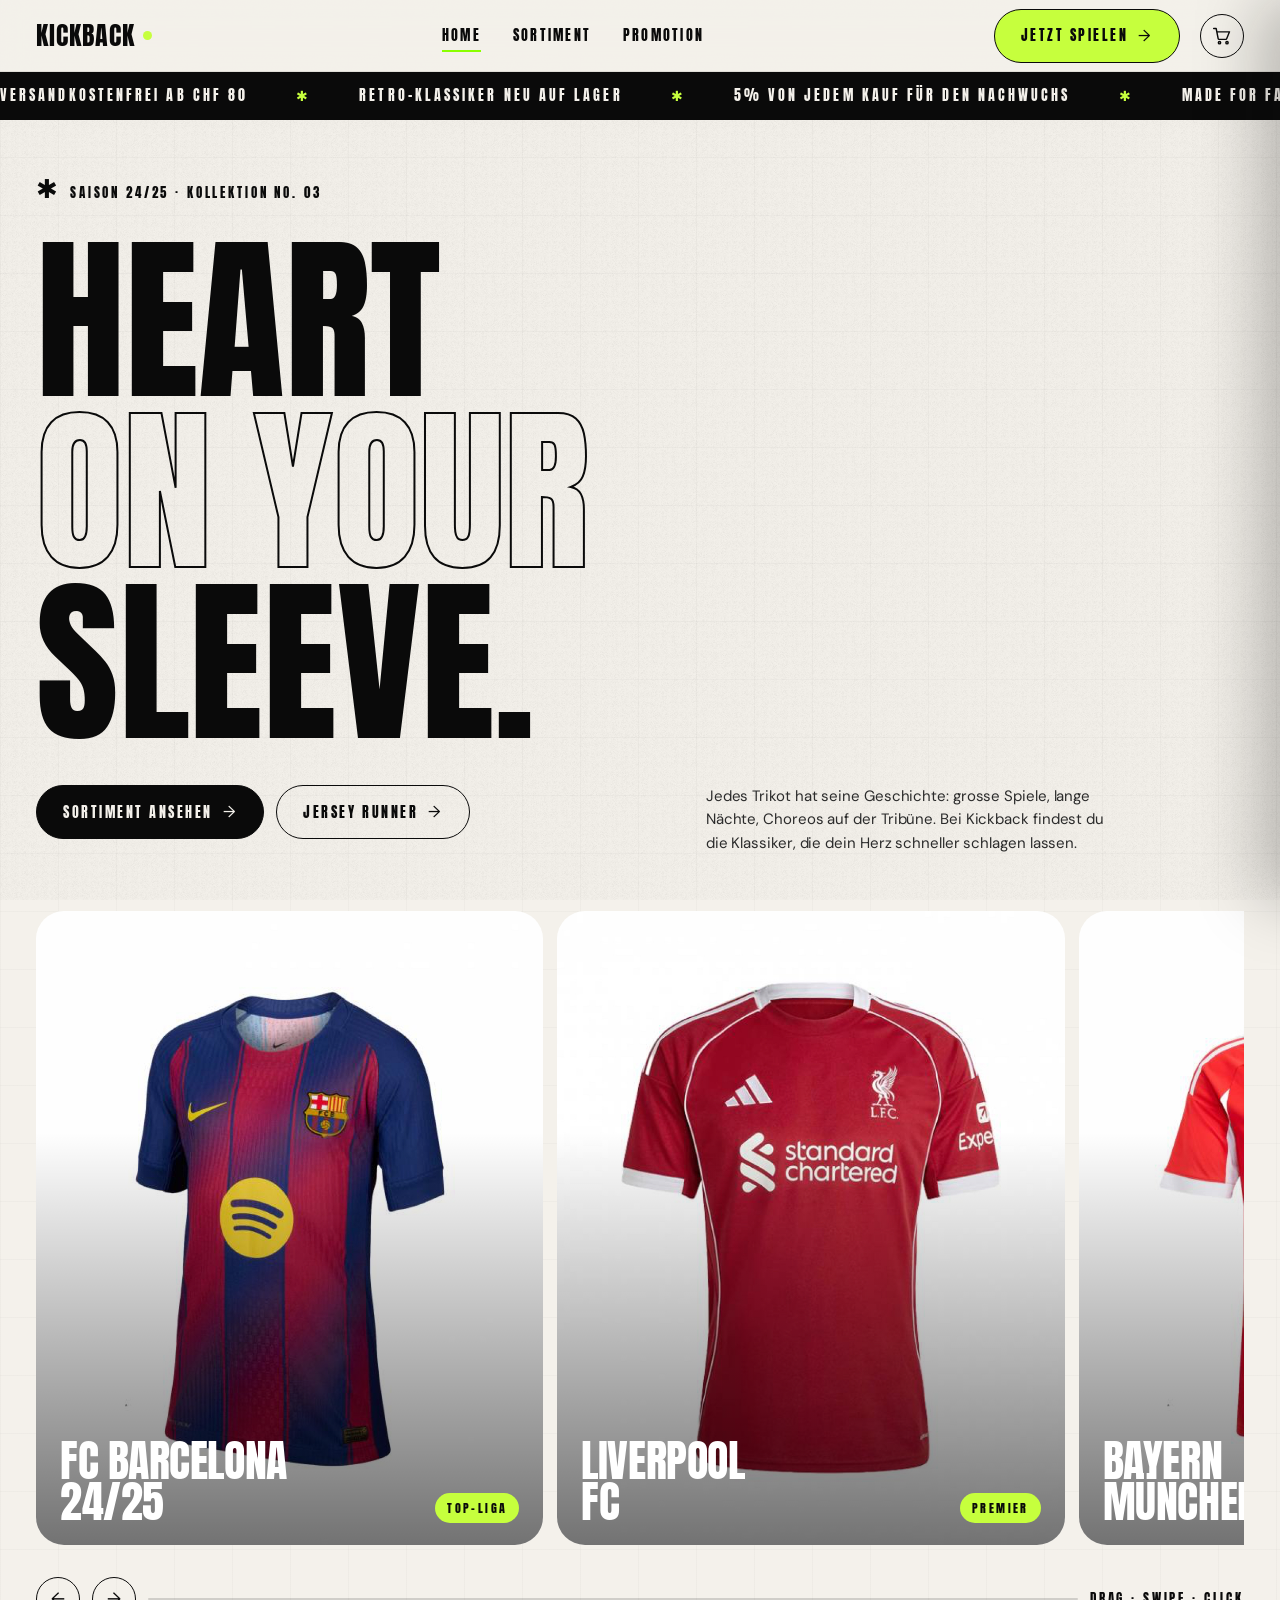
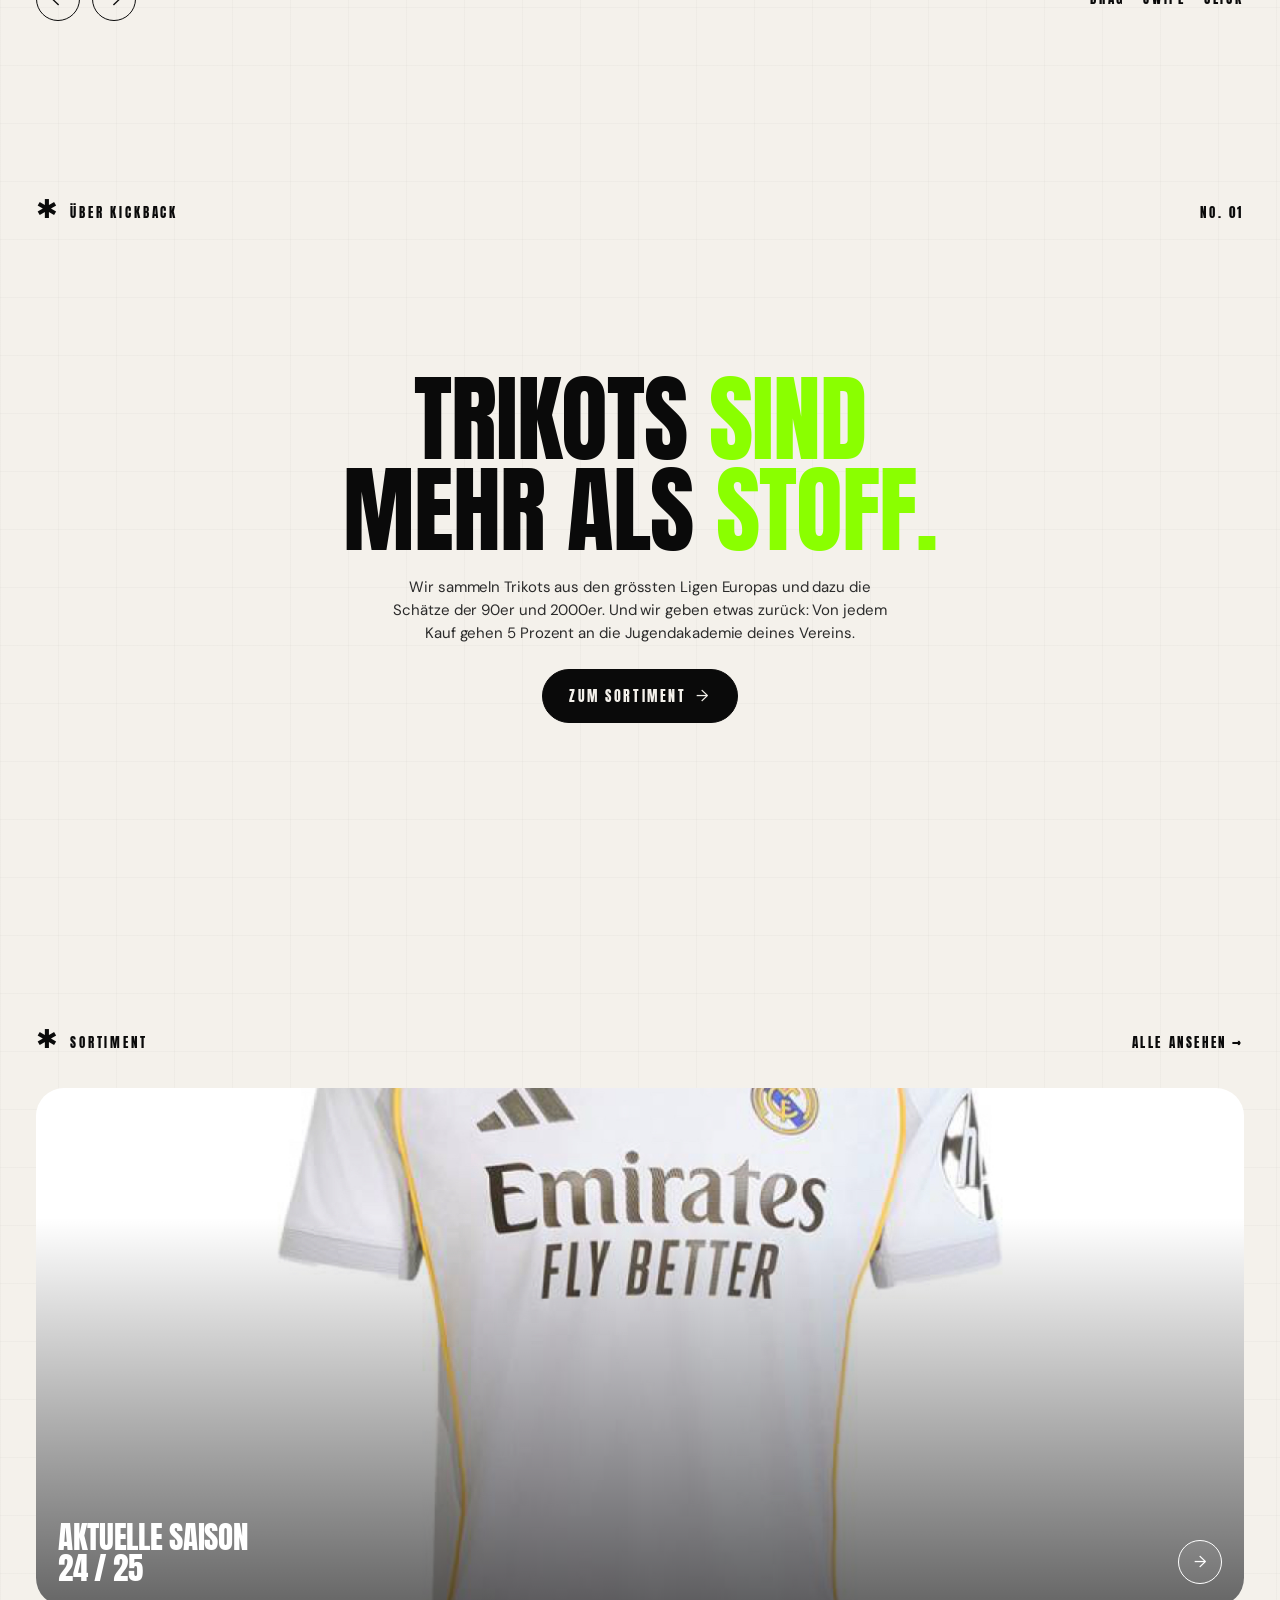
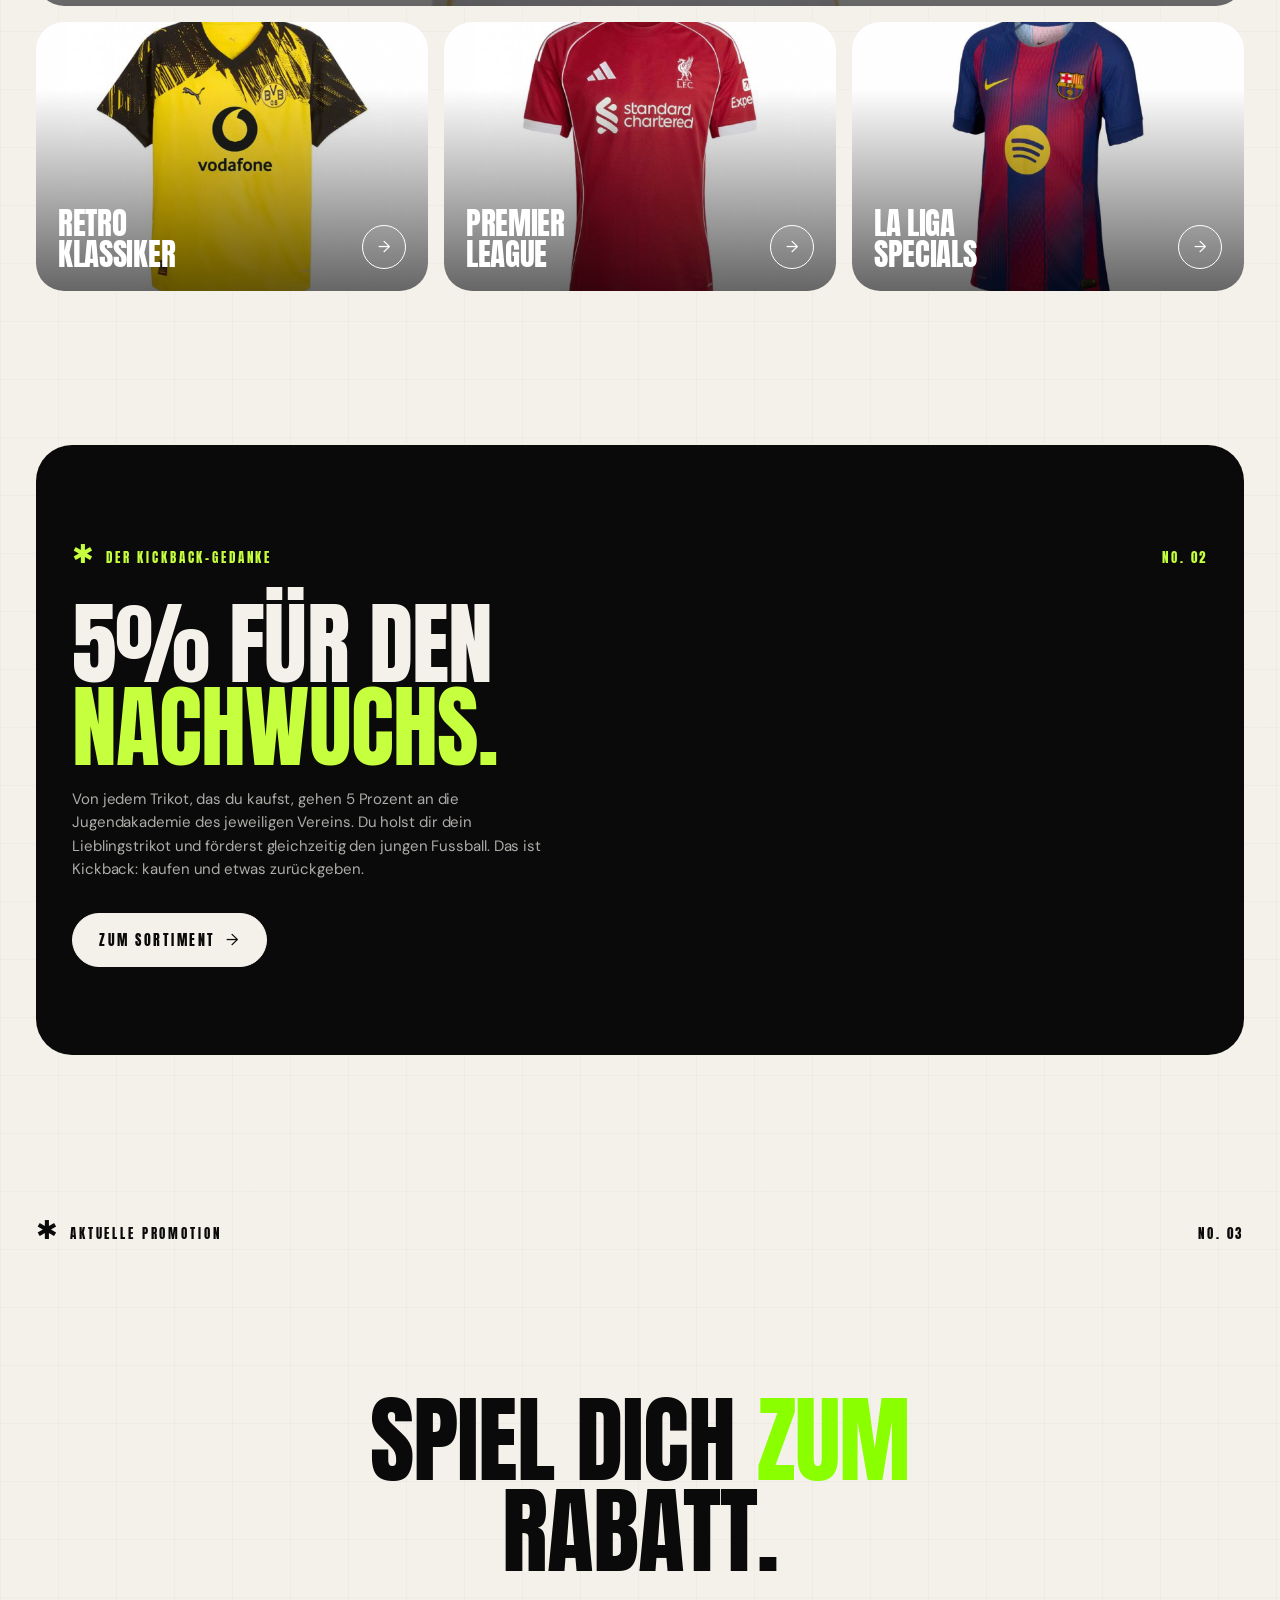
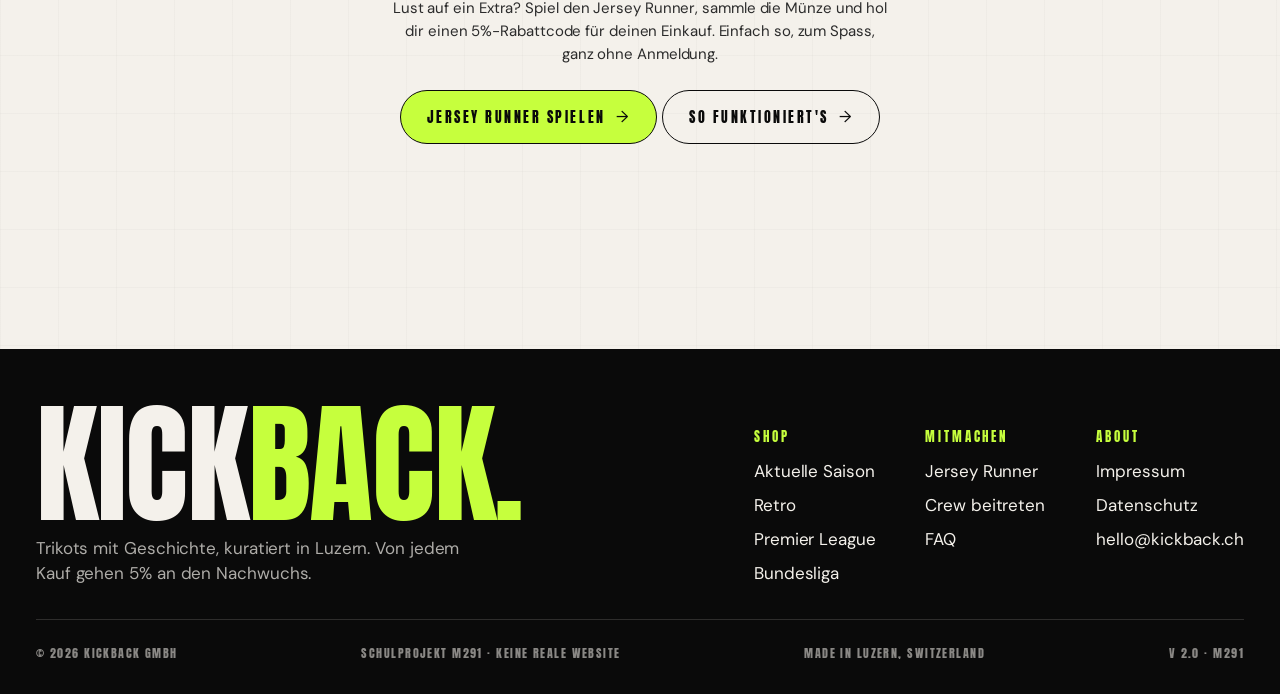
==== commit 3beacb2f: "Formular rein JS-validiert (HTML5-Attribute entfernt) + Footer-Disclaimer - required und type=email " ====
--- a/index.html
+++ b/index.html
@@ -298,6 +298,7 @@
 
       <div class="footer-base">
         <span>© <span data-year>2026</span> Kickback GmbH</span>
+        <span>Schulprojekt M291 · keine reale Website</span>
         <span>Made in Luzern, Switzerland</span>
         <span>v 2.0 · M291</span>
       </div>
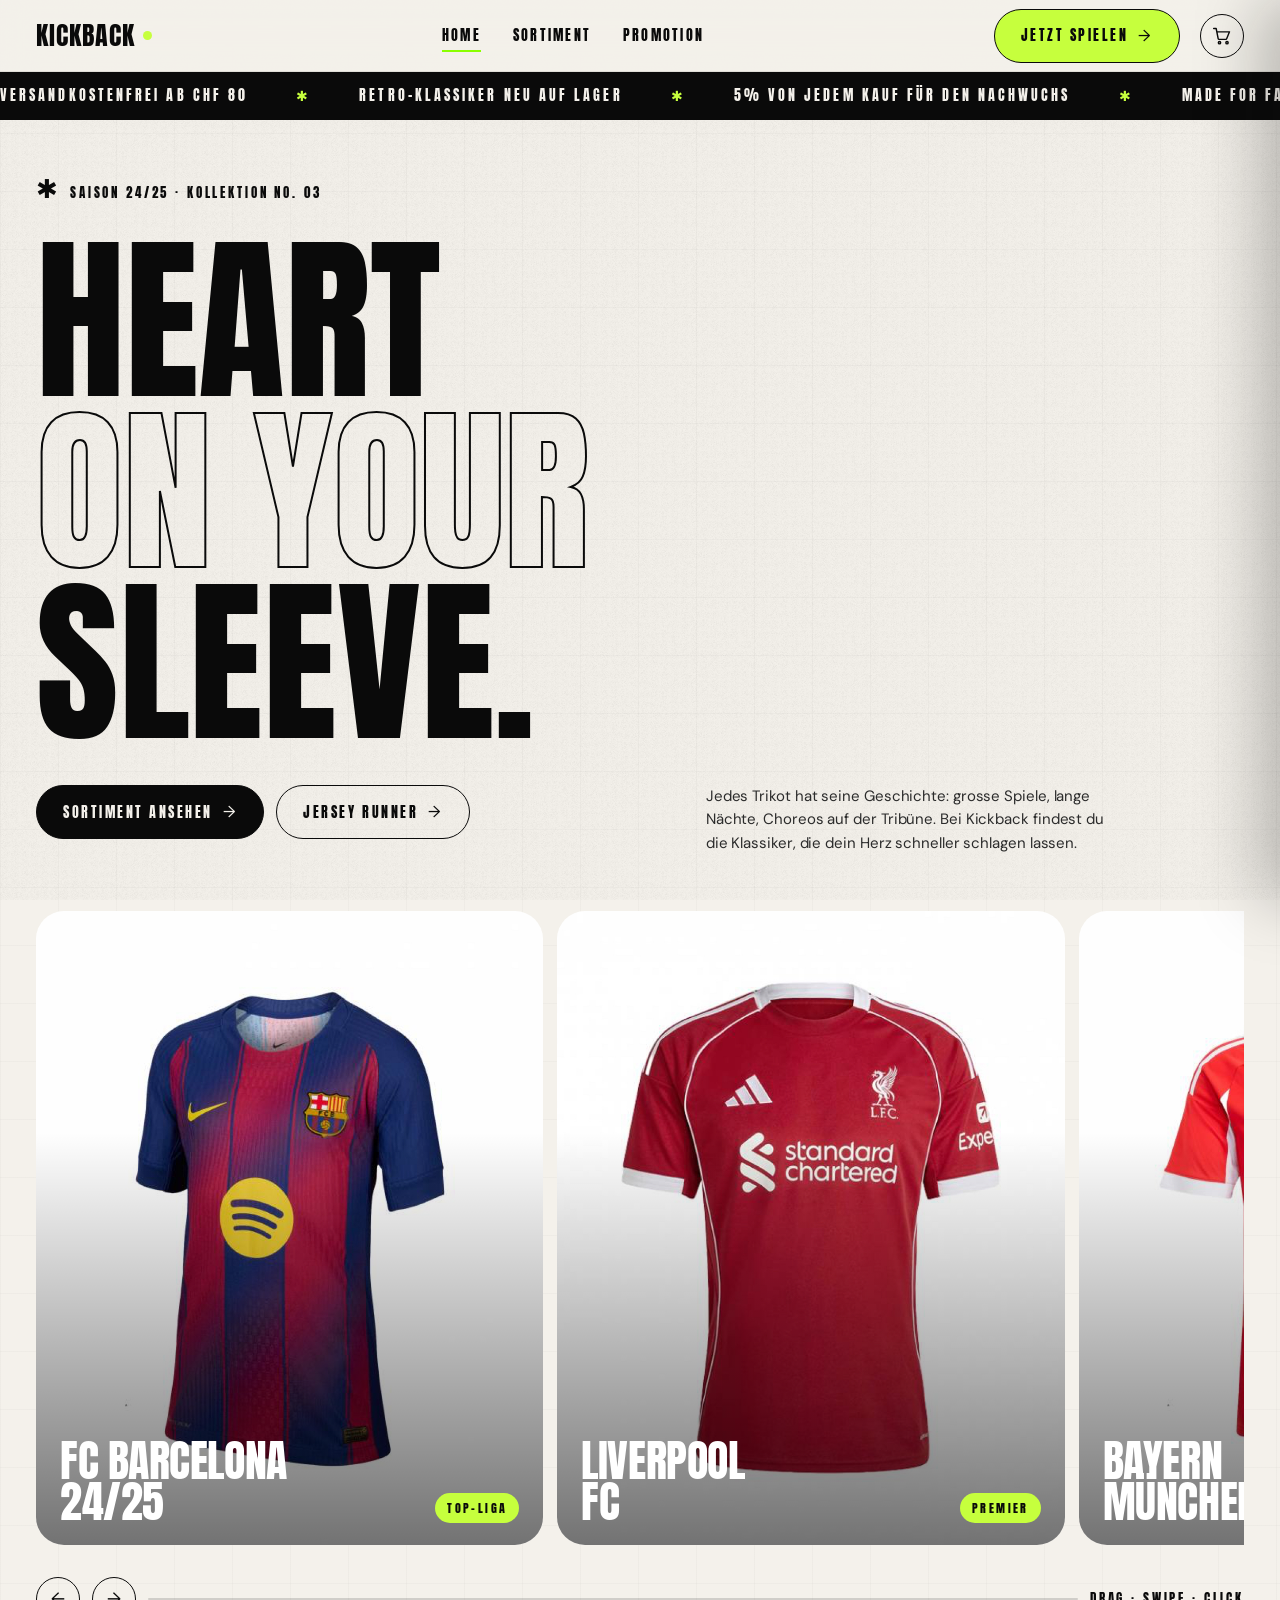
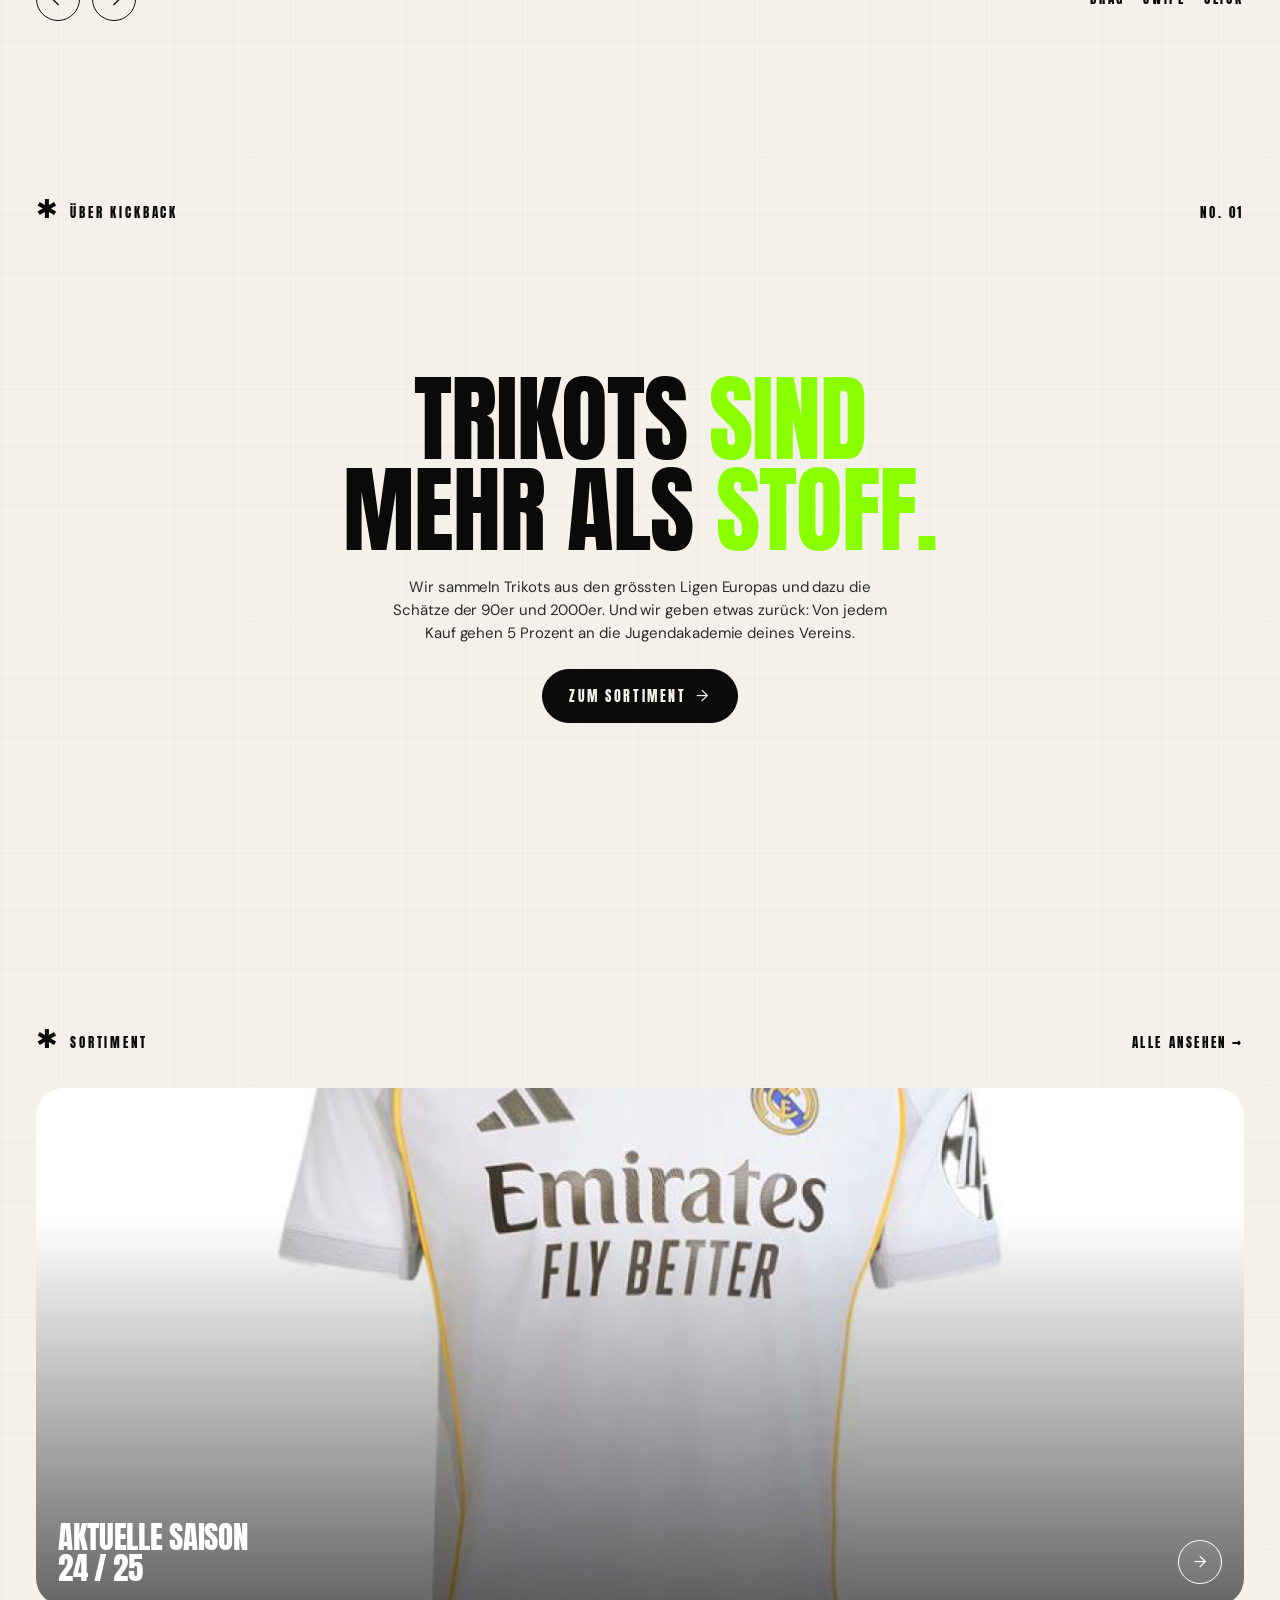
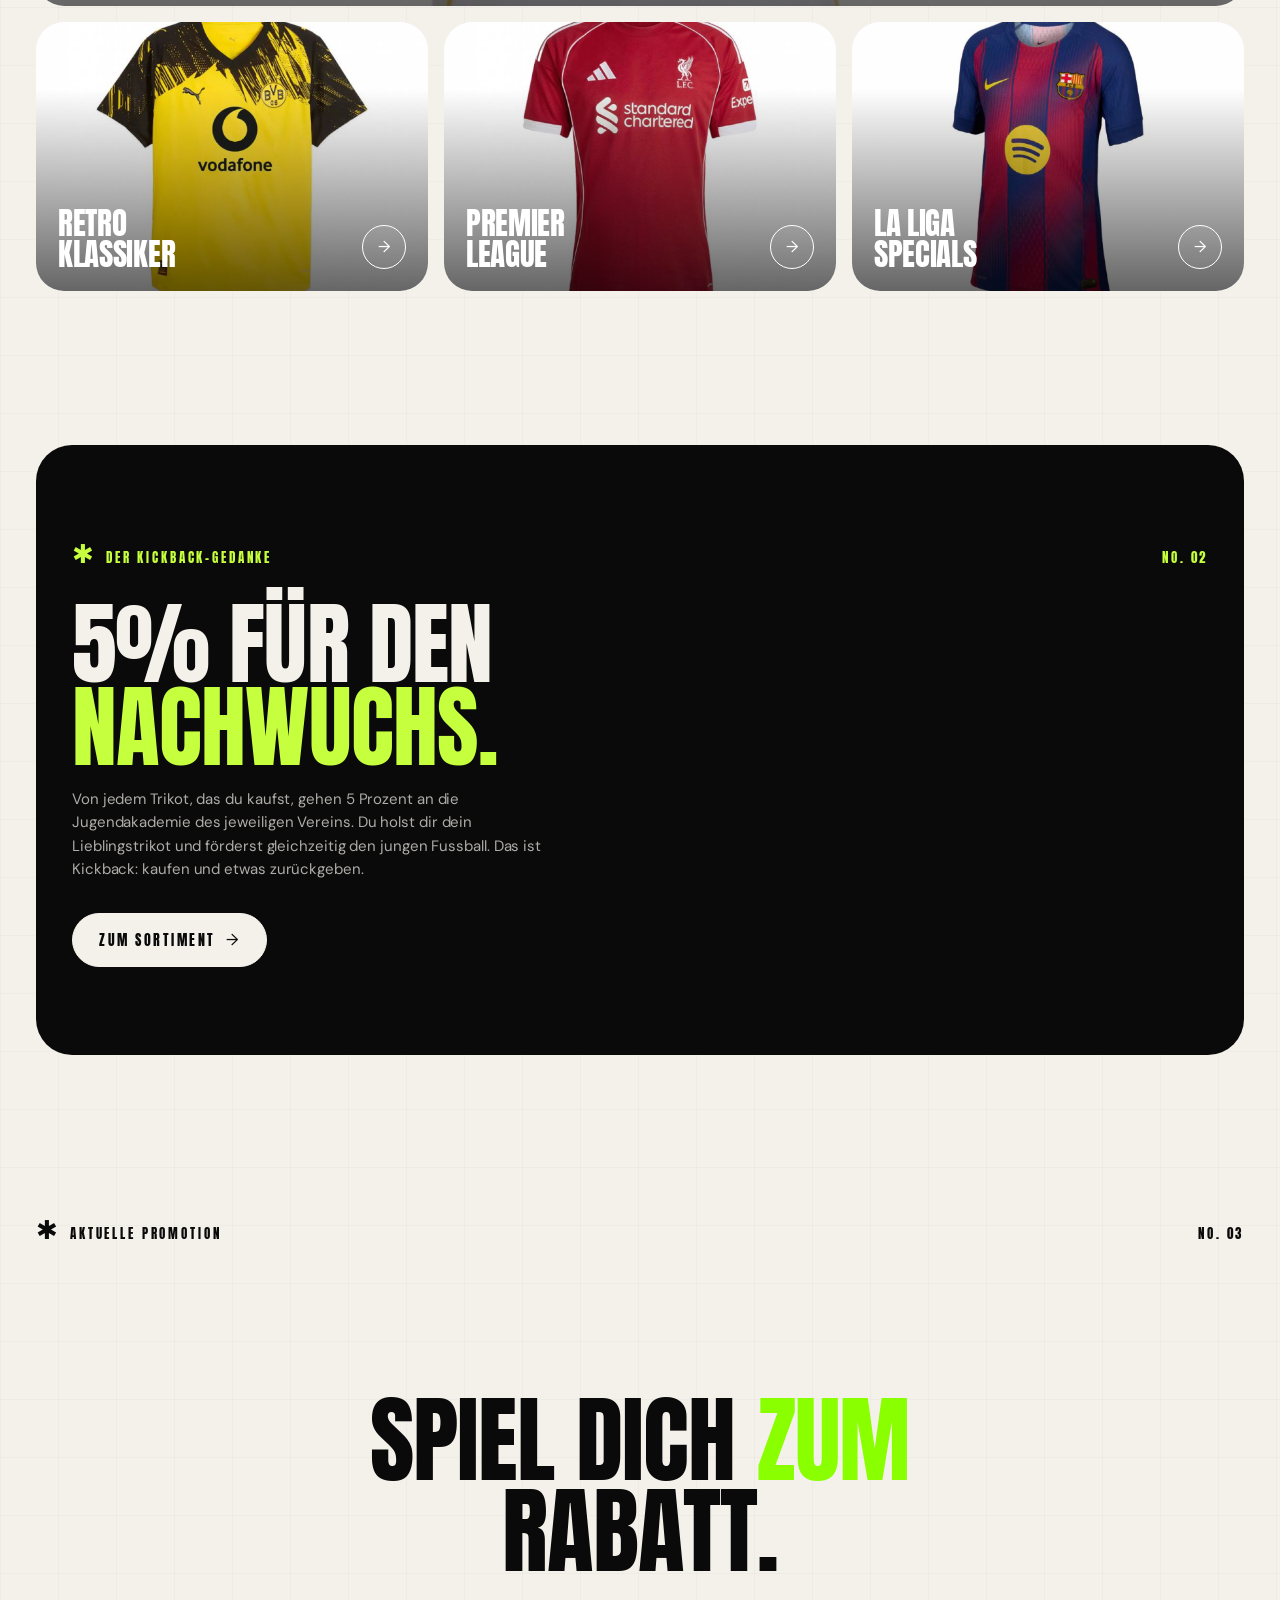
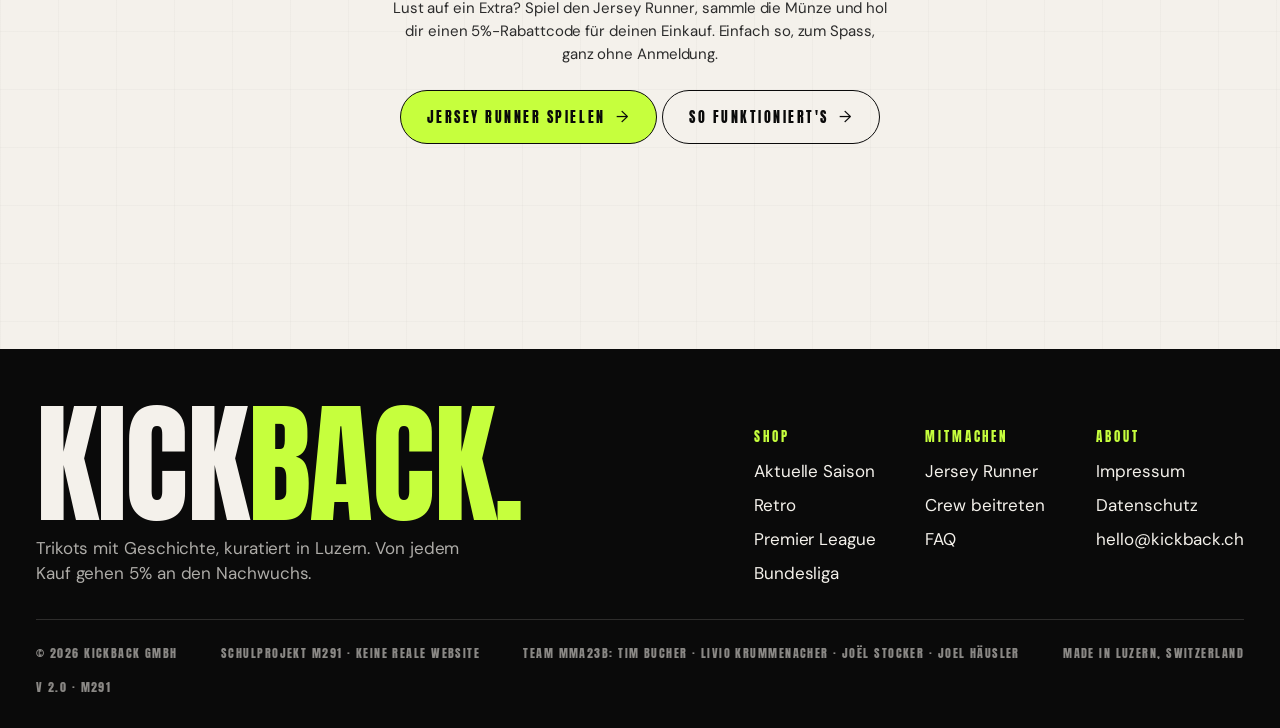
==== commit a4f3750a: "Footer: Teammitglieder (MMA23b) ergaenzt Co-Authored-By: Claude Opus 4.8 (1M context) <noreply@anthr" ====
--- a/index.html
+++ b/index.html
@@ -299,6 +299,7 @@
       <div class="footer-base">
         <span>© <span data-year>2026</span> Kickback GmbH</span>
         <span>Schulprojekt M291 · keine reale Website</span>
+        <span>Team MMA23b: Tim Bucher · Livio Krummenacher · Joël Stocker · Joel Häusler</span>
         <span>Made in Luzern, Switzerland</span>
         <span>v 2.0 · M291</span>
       </div>
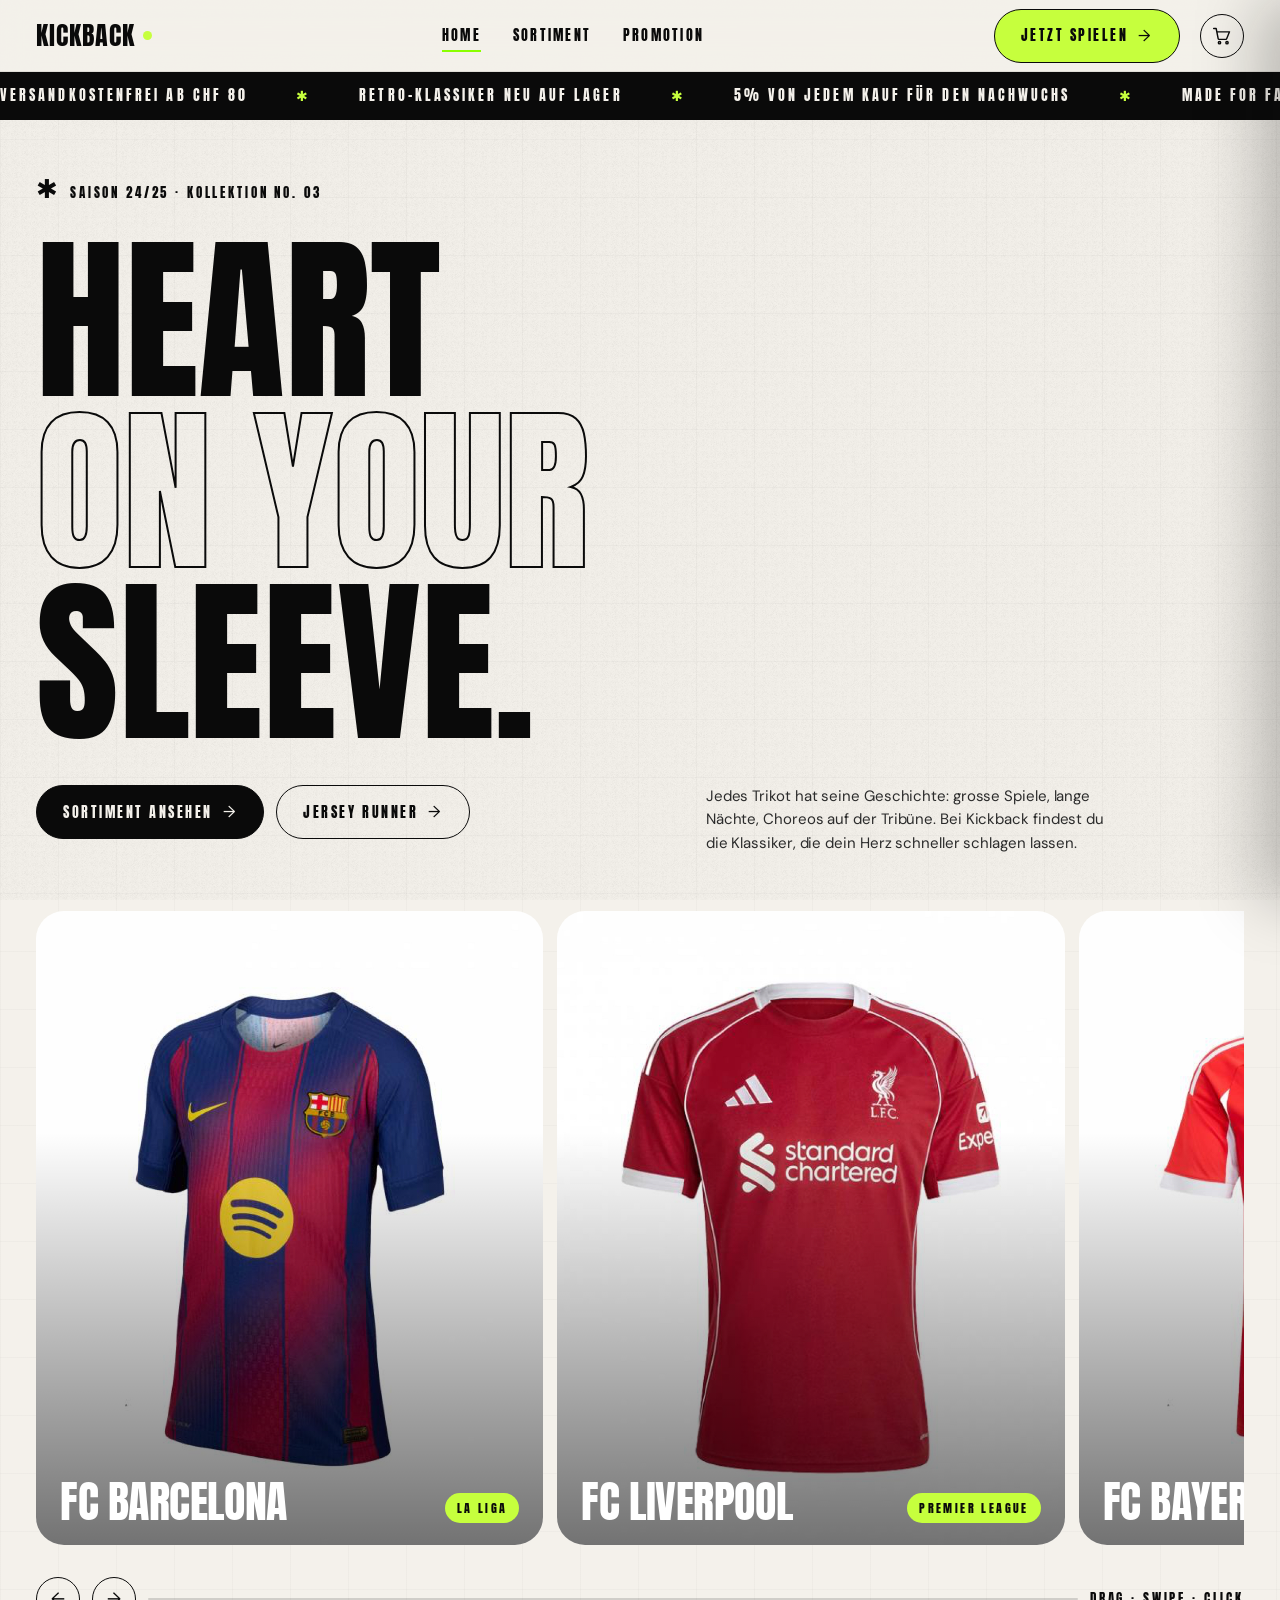
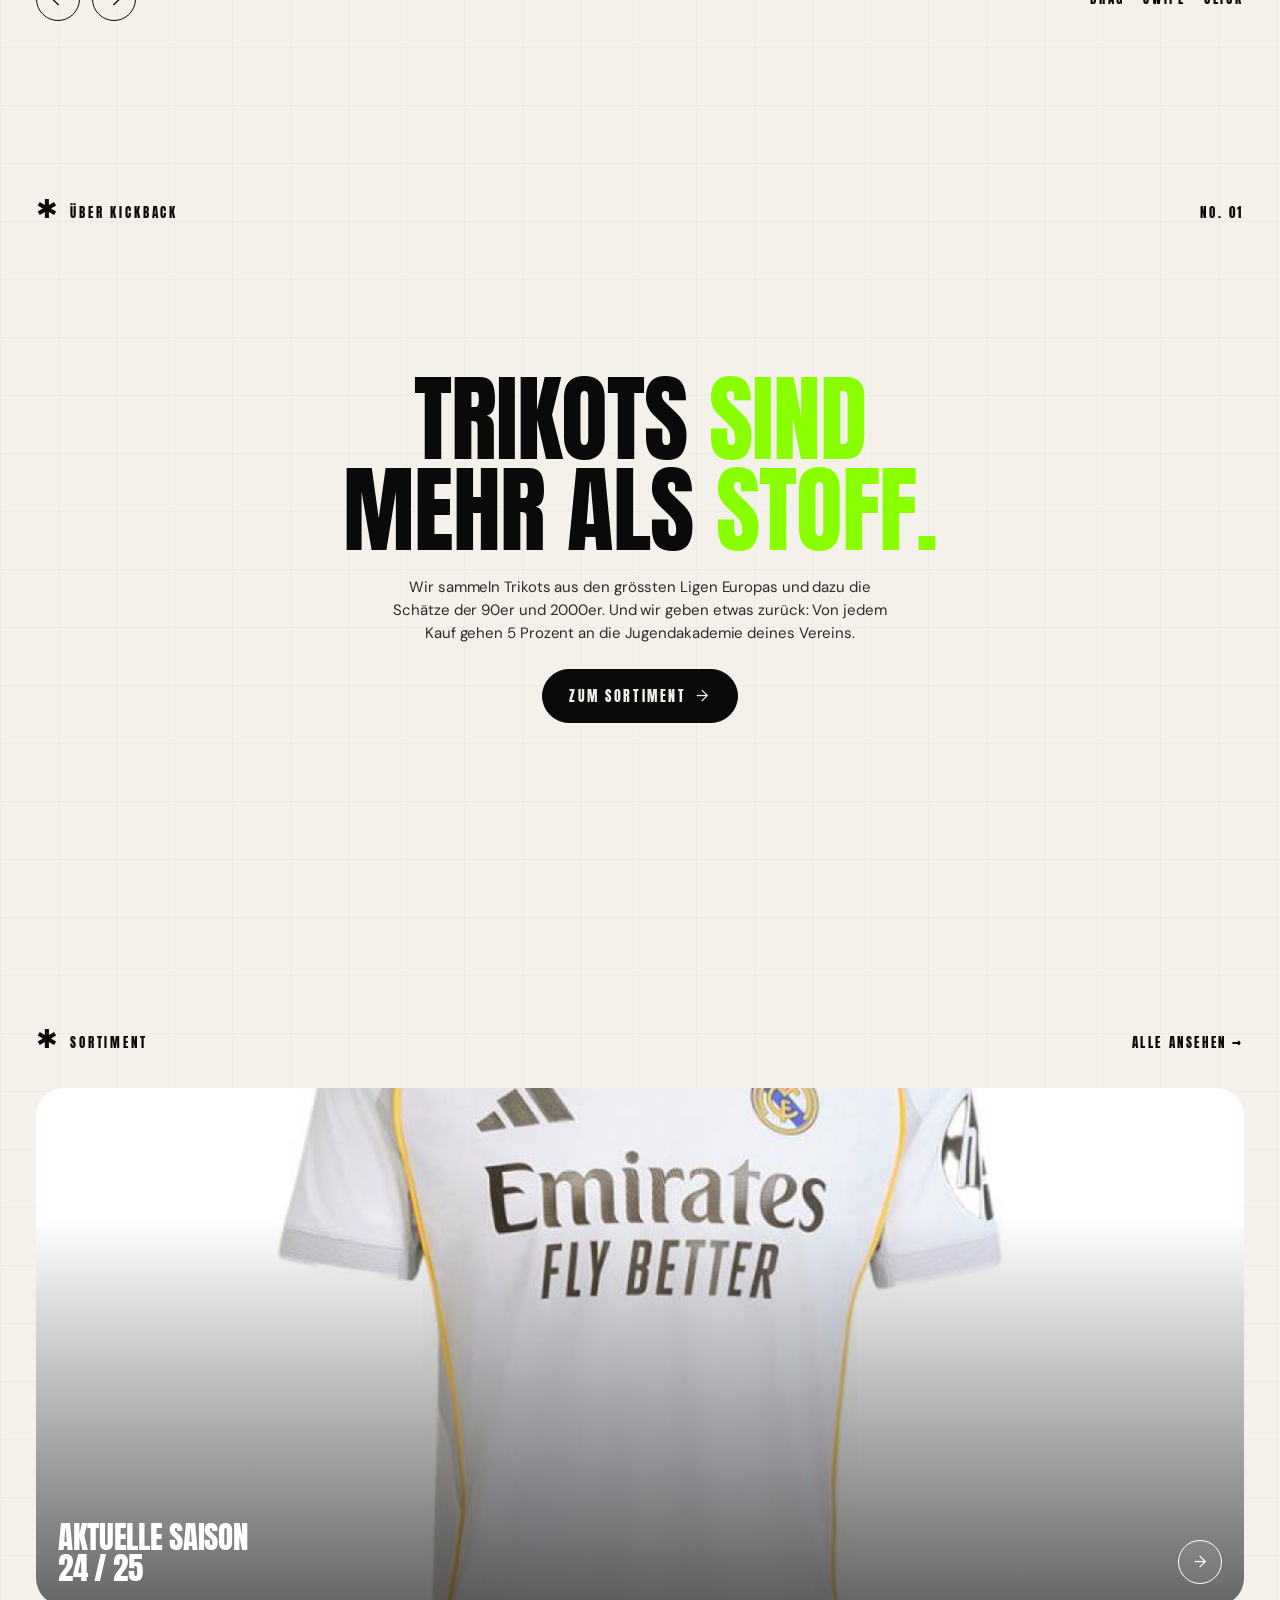
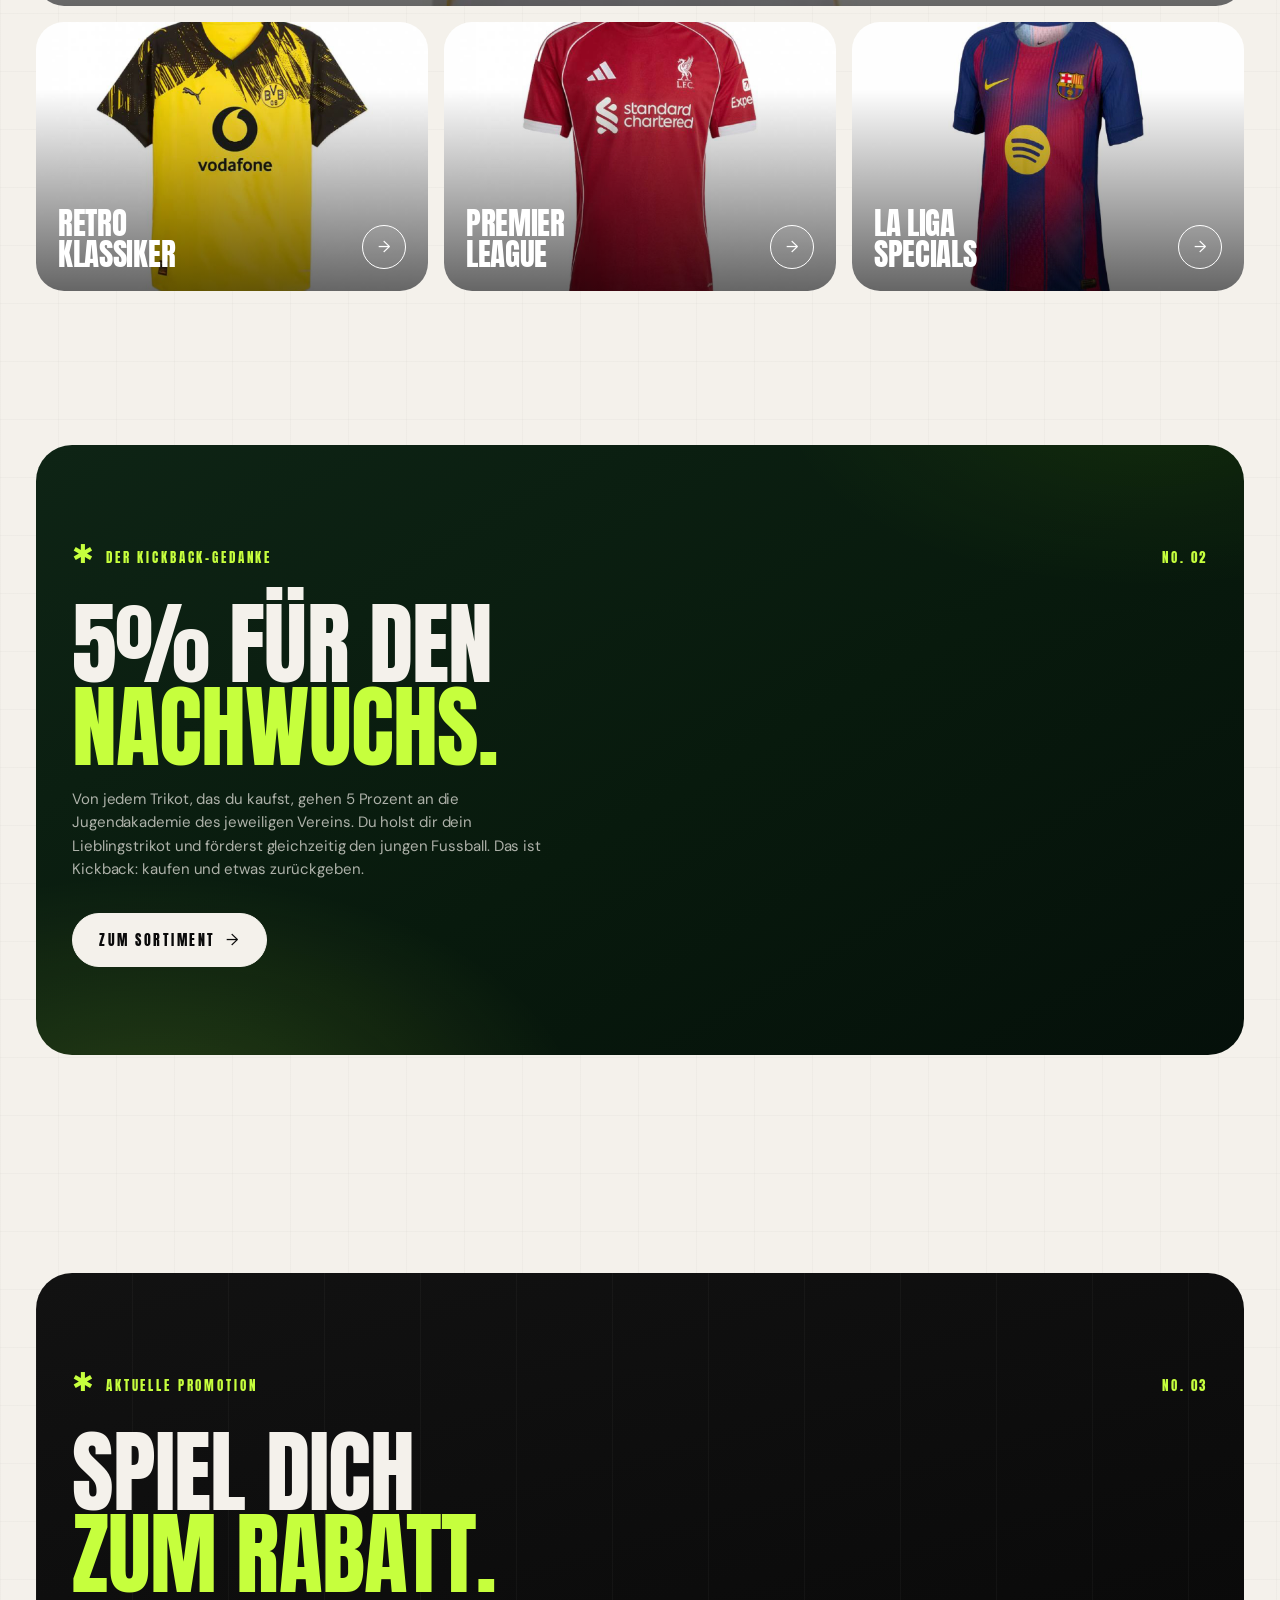
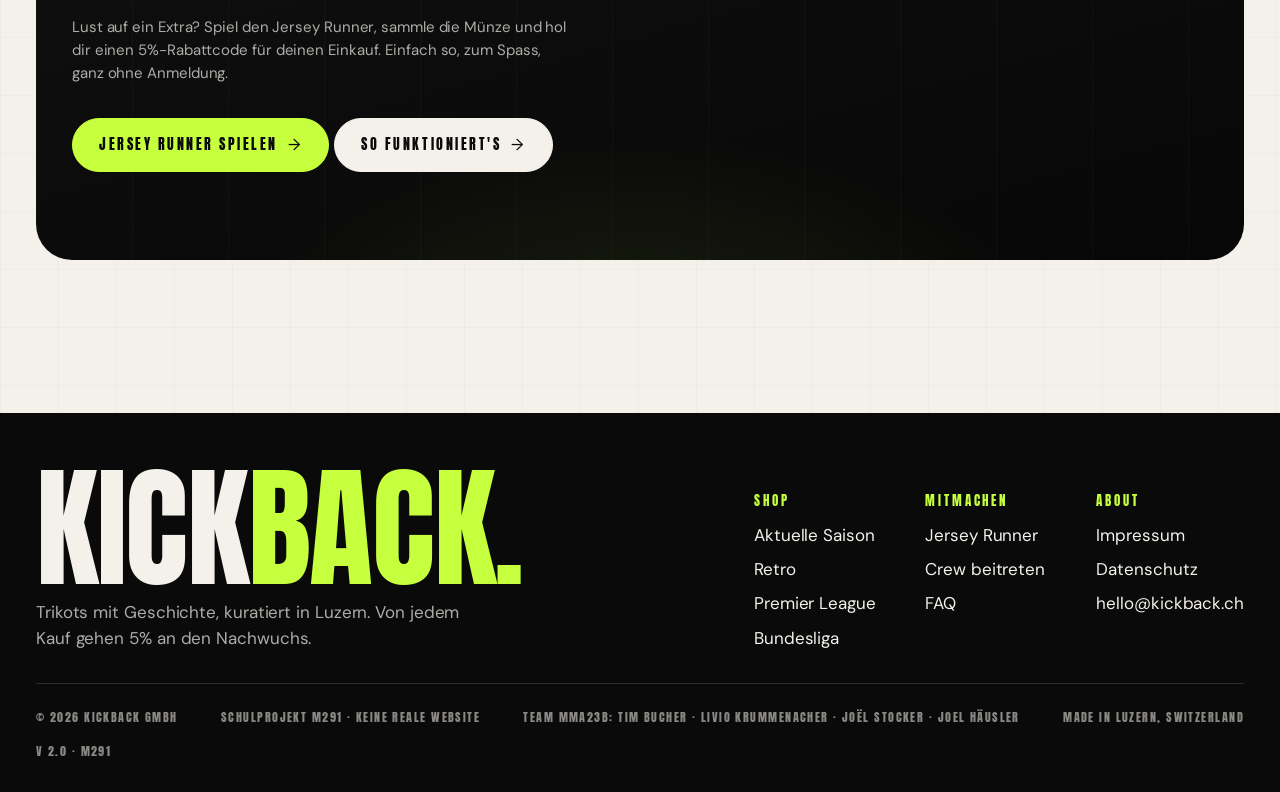
==== commit b1805ced: "Finaler Abgabestand: Livios modulare JS-Schicht (api/home/validation) + Team-Footer auf allen Seiten" ====
--- a/index.html
+++ b/index.html
@@ -90,50 +90,12 @@
       </div>
 
       <!-- ===================  HERO SLIDER  ====================== -->
+      <!-- Die Slides stehen NICHT mehr fest im HTML: js/home.js lädt die
+           aktuellen Trikots aus der M290-Datenbank (php-crud-api) und baut
+           daraus die Slides. Ohne API rendert es eingebettete Demo-Slides. -->
       <div class="slider reveal" data-slider aria-roledescription="carousel">
         <div class="slider-track">
-          <article class="slide" aria-roledescription="slide" aria-label="FC Barcelona 24/25">
-            <img src="img/barca.jpeg" alt="FC Barcelona Trikot" loading="lazy" />
-            <div class="slide-caption">
-              <h3>FC Barcelona<br>24/25</h3>
-              <span class="slide-tag">Top-Liga</span>
-            </div>
-          </article>
-          <article class="slide" aria-roledescription="slide" aria-label="Liverpool 24/25">
-            <img src="img/liverpool.jpeg" alt="FC Liverpool Trikot" loading="lazy" />
-            <div class="slide-caption">
-              <h3>Liverpool<br>FC</h3>
-              <span class="slide-tag">Premier</span>
-            </div>
-          </article>
-          <article class="slide" aria-roledescription="slide" aria-label="Bayern München 24/25">
-            <img src="img/bayern.jpeg" alt="Bayern München Trikot" loading="lazy" />
-            <div class="slide-caption">
-              <h3>Bayern<br>München</h3>
-              <span class="slide-tag">Bundesliga</span>
-            </div>
-          </article>
-          <article class="slide" aria-roledescription="slide" aria-label="Real Madrid 24/25">
-            <img src="img/real.jpeg" alt="Real Madrid Trikot" loading="lazy" />
-            <div class="slide-caption">
-              <h3>Real<br>Madrid</h3>
-              <span class="slide-tag">La Liga</span>
-            </div>
-          </article>
-          <article class="slide" aria-roledescription="slide" aria-label="PSG 24/25">
-            <img src="img/psg.jpeg" alt="Paris Saint-Germain Trikot" loading="lazy" />
-            <div class="slide-caption">
-              <h3>Paris<br>SG</h3>
-              <span class="slide-tag">Ligue 1</span>
-            </div>
-          </article>
-          <article class="slide" aria-roledescription="slide" aria-label="Dortmund 24/25">
-            <img src="img/dortmund.jpeg" alt="Borussia Dortmund Trikot" loading="lazy" />
-            <div class="slide-caption">
-              <h3>Borussia<br>Dortmund</h3>
-              <span class="slide-tag">Bundesliga</span>
-            </div>
-          </article>
+          <!-- gerendert per JS (js/home.js) -->
         </div>
         <div class="slider-controls">
           <button data-slider-prev aria-label="Vorheriges Trikot">←</button>
@@ -207,9 +169,9 @@
       </div>
     </section>
 
-    <!-- =========================  KICKBACK-PRINZIP (dark) =================== -->
+    <!-- ==================  KICKBACK-PRINZIP (dunkelgrüne Variante) ========== -->
     <section class="container">
-      <div class="section-dark">
+      <div class="section-dark section-dark--green">
         <div class="container">
           <div class="head-row">
             <span class="star" style="color:var(--accent)">✱</span>
@@ -234,26 +196,27 @@
       </div>
     </section>
 
-    <!-- =========================  PROMOTION TEASER  =========================== -->
+    <!-- ============  PROMOTION TEASER (near-black mit Pitch-Linien) ========== -->
     <section class="container section">
-      <div class="head-row">
-        <span class="star">✱</span>
-        <span class="eyebrow">Aktuelle Promotion</span>
-        <span class="meta">No. 03</span>
-      </div>
-      <div class="manifesto reveal">
-        <h2>
-          Spiel dich <span style="color:var(--accent-deep)">zum</span><br>
-          Rabatt.
-        </h2>
-        <p class="lead">
-          Lust auf ein Extra? Spiel den Jersey Runner, sammle die Münze und
-          hol dir einen 5%-Rabattcode für deinen Einkauf. Einfach so, zum
-          Spass, ganz ohne Anmeldung.
-        </p>
-        <div class="cta-row">
-          <a href="promotion.html#game" class="btn btn-accent btn-arrow">Jersey Runner spielen</a>
-          <a href="promotion.html#faq" class="btn btn-ghost btn-arrow">So funktioniert's</a>
+      <div class="section-dark section-dark--pitch reveal">
+        <div class="container">
+          <div class="head-row">
+            <span class="star" style="color:var(--accent)">✱</span>
+            <span class="eyebrow" style="color:var(--accent)">Aktuelle Promotion</span>
+            <span class="meta" style="color:var(--accent)">No. 03</span>
+          </div>
+          <h2 class="h-xl" style="color:var(--bg);max-width:14ch">
+            SPIEL DICH<br><span style="color:var(--accent)">ZUM RABATT.</span>
+          </h2>
+          <p class="lead" style="margin-top:1.25rem;max-width:50ch">
+            Lust auf ein Extra? Spiel den Jersey Runner, sammle die Münze und
+            hol dir einen 5%-Rabattcode für deinen Einkauf. Einfach so, zum
+            Spass, ganz ohne Anmeldung.
+          </p>
+          <div class="cta-row" style="margin-top:2rem">
+            <a href="promotion.html#game" class="btn btn-accent btn-arrow">Jersey Runner spielen</a>
+            <a href="promotion.html#faq" class="btn btn-arrow">So funktioniert's</a>
+          </div>
         </div>
       </div>
     </section>
@@ -328,7 +291,10 @@
   </div>
 </aside>
 
+<!-- Reihenfolge: api.js zuerst (wird von home.js für den Slider genutzt) -->
+<script src="js/api.js" defer></script>
 <script src="js/main.js" defer></script>
+<script src="js/home.js" defer></script>
 <script src="js/cart.js" defer></script>
 </body>
 </html>
--- a/css/styles.css
+++ b/css/styles.css
@@ -599,18 +599,45 @@
 .manifesto p { margin-top: 1.25rem; max-width: 50ch; color: var(--ink-soft); }
 .manifesto .cta-row { margin-top: 1.5rem; }
 
-/* dark variant */
+/* ---- Dunkle Section-Varianten --------------------------------------------
+   Damit nicht jede dunkle Fläche gleich aussieht, gibt es drei Stimmungen:
+     .section-dark          near-black mit feinem Akzent-Glow (Standard)
+     .section-dark--green   dunkelgrün getönt ("Flutlicht auf Rasen")
+     .section-dark--pitch   near-black mit dezenten vertikalen Pitch-Linien
+   Alle bleiben im Editorial-Look: gleiche Radien, gleiche Typo, nur die
+   Hintergrundstimmung wechselt. */
 .section-dark {
-  background: var(--ink);
+  background:
+    radial-gradient(820px 420px at 88% -12%, rgba(198,255,61,.09), transparent 60%),
+    linear-gradient(155deg, #161616 0%, var(--ink) 55%, #060606 100%);
   color: var(--bg);
   border-radius: clamp(20px, 3vw, 36px);
   margin-block: clamp(2rem, 5vw, 4rem);
   padding-block: clamp(3rem, 7vw, 5.5rem);
+  position: relative;
+  overflow: hidden;
+}
+/* dunkelgrüne Variante: tiefer Rasen-Ton + Flutlicht-Schein unten links */
+.section-dark--green {
+  background:
+    radial-gradient(780px 460px at 10% 112%, rgba(198,255,61,.16), transparent 55%),
+    radial-gradient(620px 320px at 92% -8%, rgba(138,255,0,.07), transparent 60%),
+    linear-gradient(150deg, #0E2415 0%, #081A0D 55%, #05100A 100%);
+}
+/* near-black mit feinen vertikalen Linien (erinnert an Spielfeld-Markierungen) */
+.section-dark--pitch {
+  background:
+    repeating-linear-gradient(90deg, rgba(244,241,235,.035) 0 1px, transparent 1px 96px),
+    radial-gradient(700px 380px at 50% 118%, rgba(198,255,61,.10), transparent 60%),
+    linear-gradient(165deg, #121212 0%, #070707 100%);
 }
 .section-dark .lead,
 .section-dark .muted { color: rgba(244,241,235,.7); }
 .section-dark .btn { background: var(--bg); color: var(--ink); border-color: var(--bg); }
 .section-dark .btn:hover { background: var(--accent); color: var(--ink); border-color: var(--accent); }
+/* Akzent-Button bleibt auch auf dunklem Grund grün (CTA-Hierarchie) */
+.section-dark .btn-accent { background: var(--accent); color: var(--ink); border-color: var(--accent); }
+.section-dark .btn-accent:hover { background: var(--bg); color: var(--ink); border-color: var(--bg); }
 
 /* tier list (basic / premium / elite) */
 .tier-list {
@@ -681,6 +708,12 @@
   text-transform: uppercase;
 }
 .shop-meta .count { background: var(--ink); color: var(--bg); padding: 6px 14px; border-radius: 999px; }
+/* Hinweis-Badge, wenn die DB nicht erreichbar ist (Demo-Fallback aktiv) */
+.api-notice {
+  color: var(--danger);
+  font-size: 11px;
+  letter-spacing: .14em;
+}
 
 .product-grid {
   display: grid;
@@ -773,7 +806,11 @@
 }
 
 .promo-card {
-  background: var(--ink);
+  /* near-black mit leichtem Grünstich + Akzent-Glow oben rechts –
+     passt zur section-dark--green Stimmung, bleibt aber eigenständig */
+  background:
+    radial-gradient(560px 320px at 92% -10%, rgba(198,255,61,.12), transparent 58%),
+    linear-gradient(160deg, #121712 0%, var(--ink) 60%, #050705 100%);
   color: var(--bg);
   border-radius: var(--radius-lg);
   padding: clamp(1.5rem, 3vw, 2.5rem);
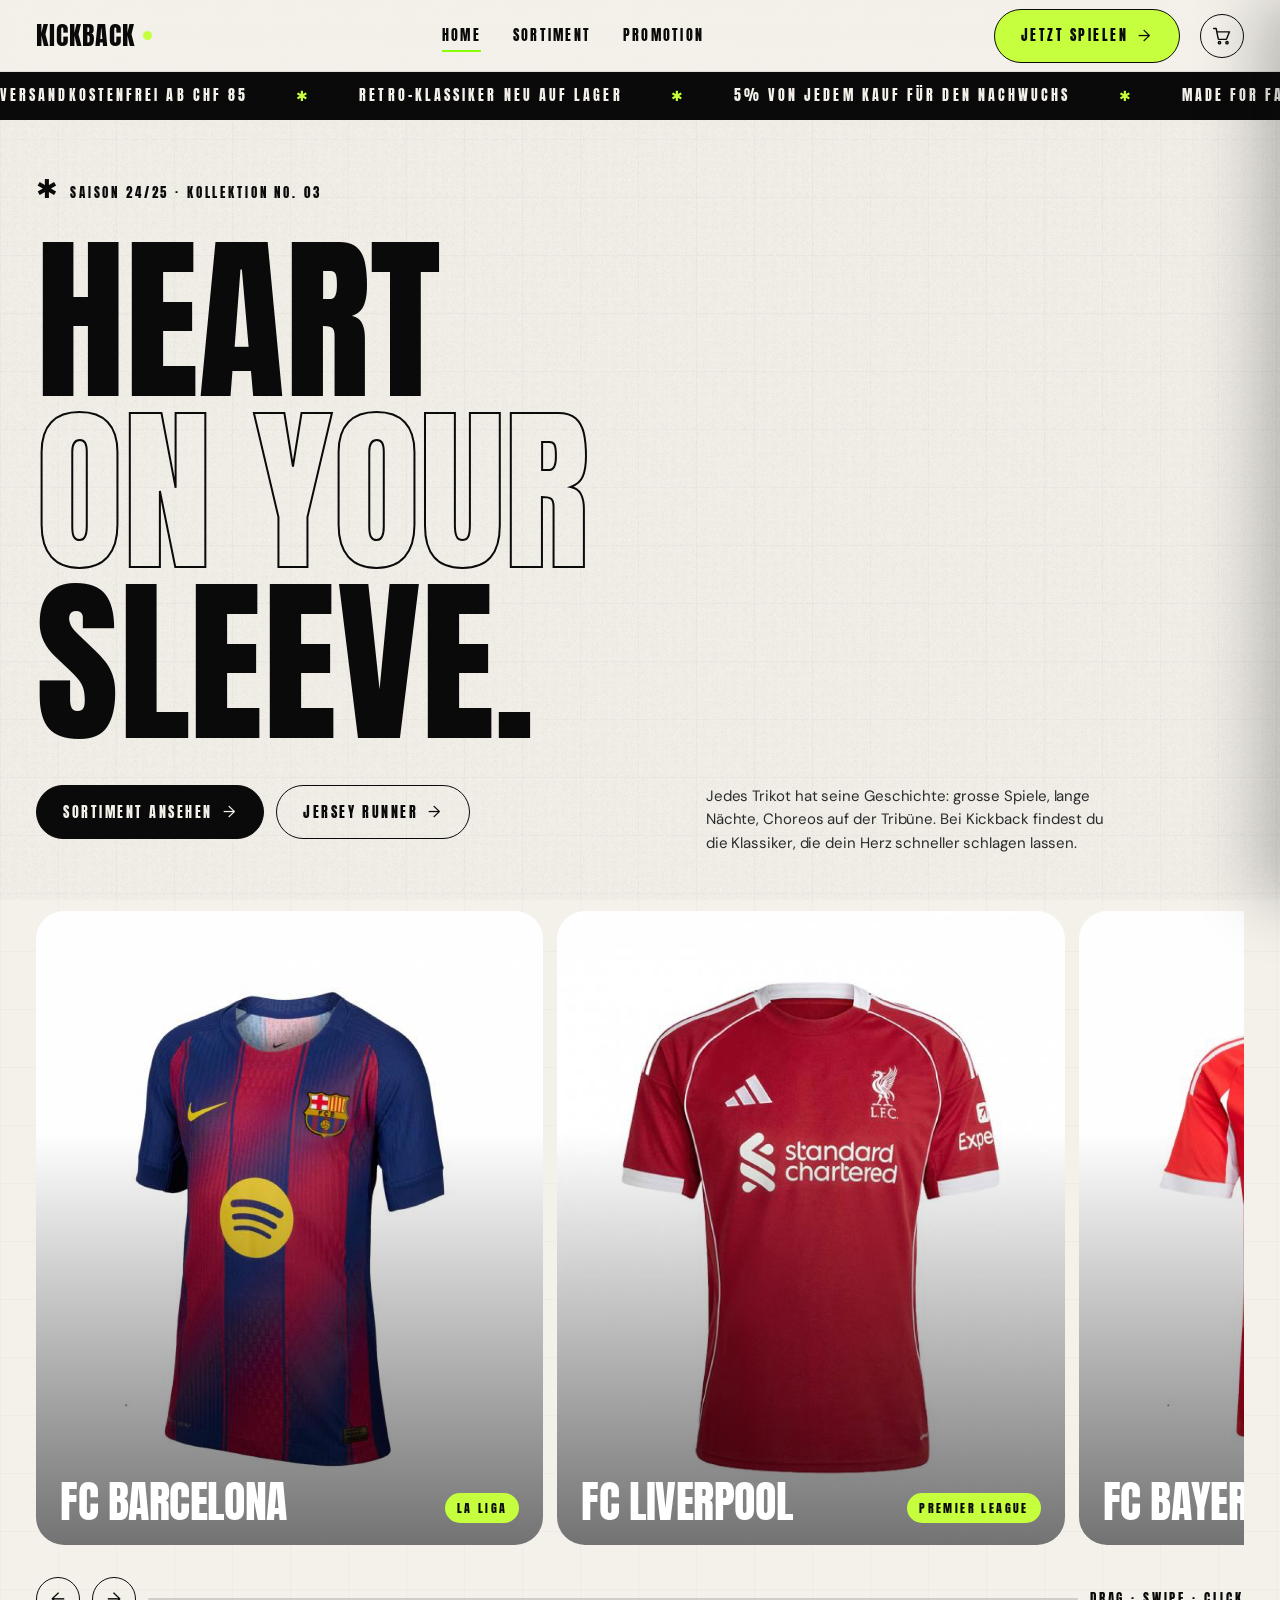
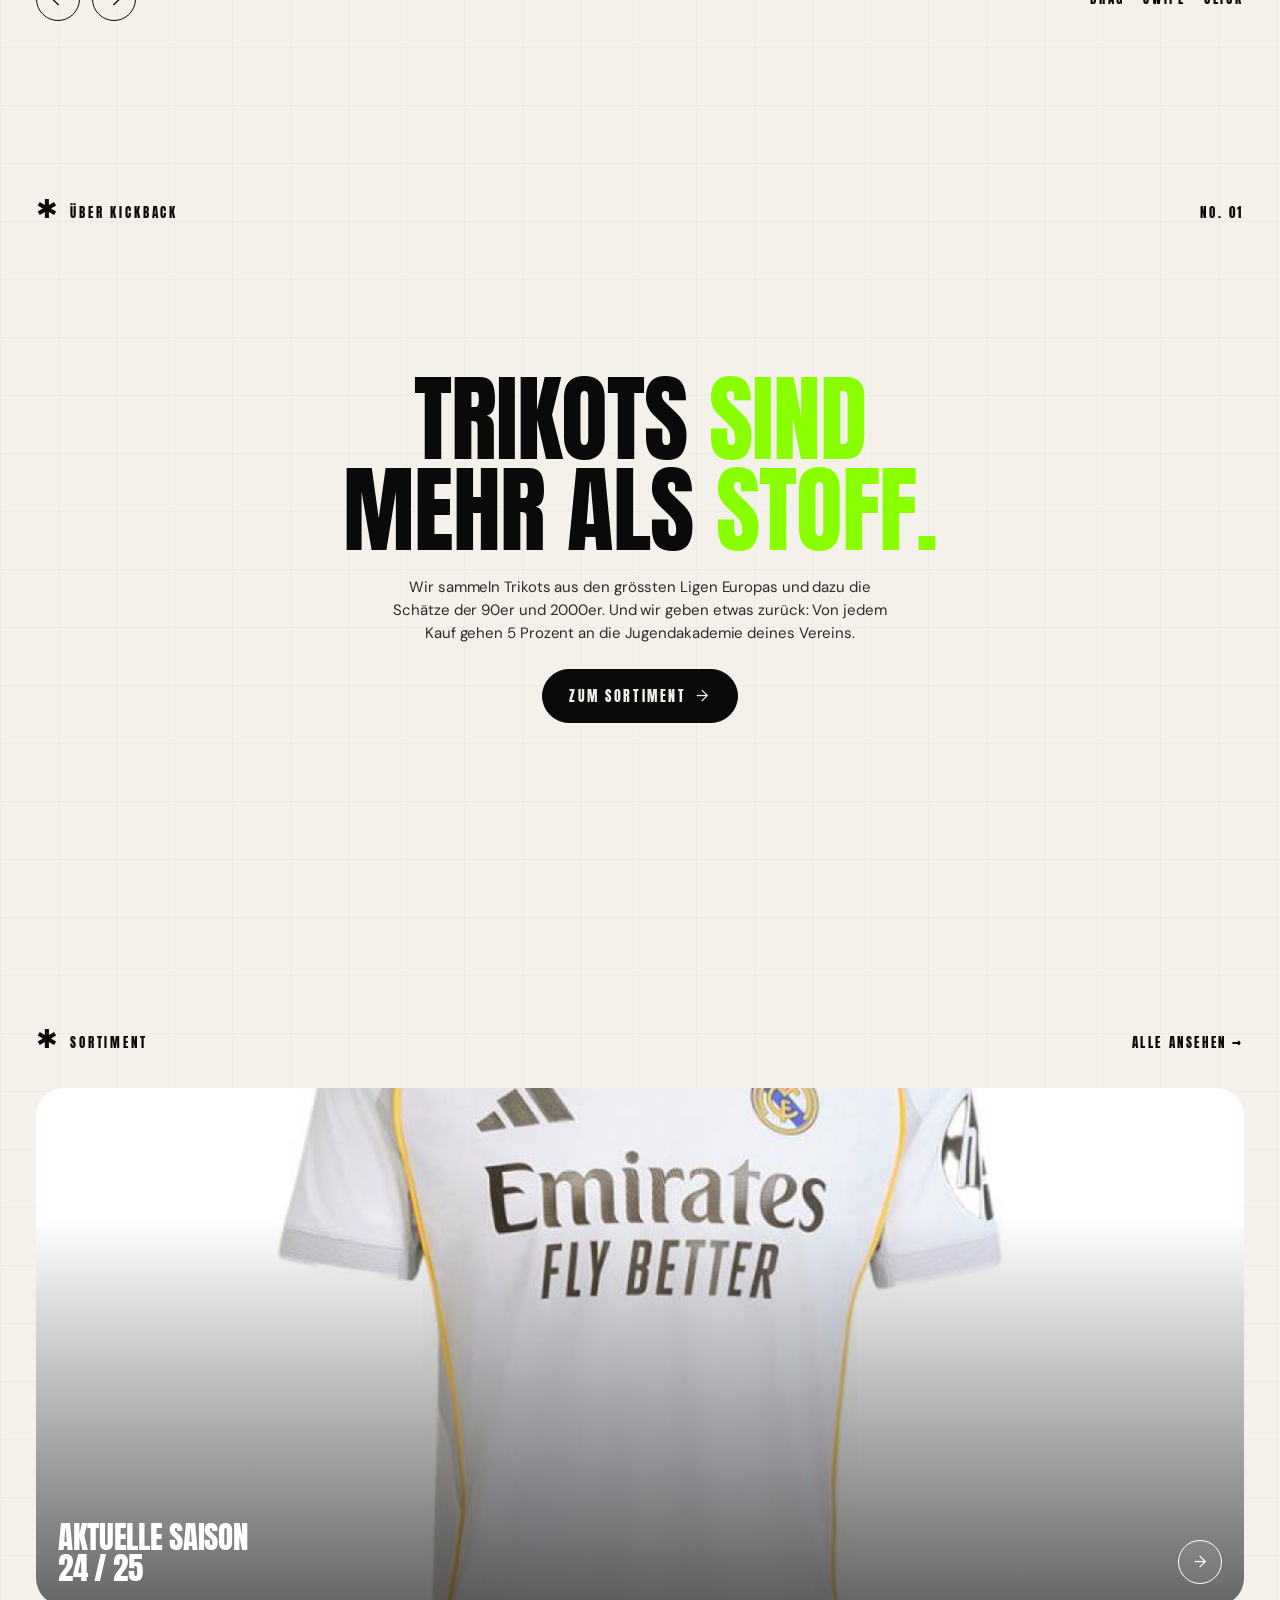
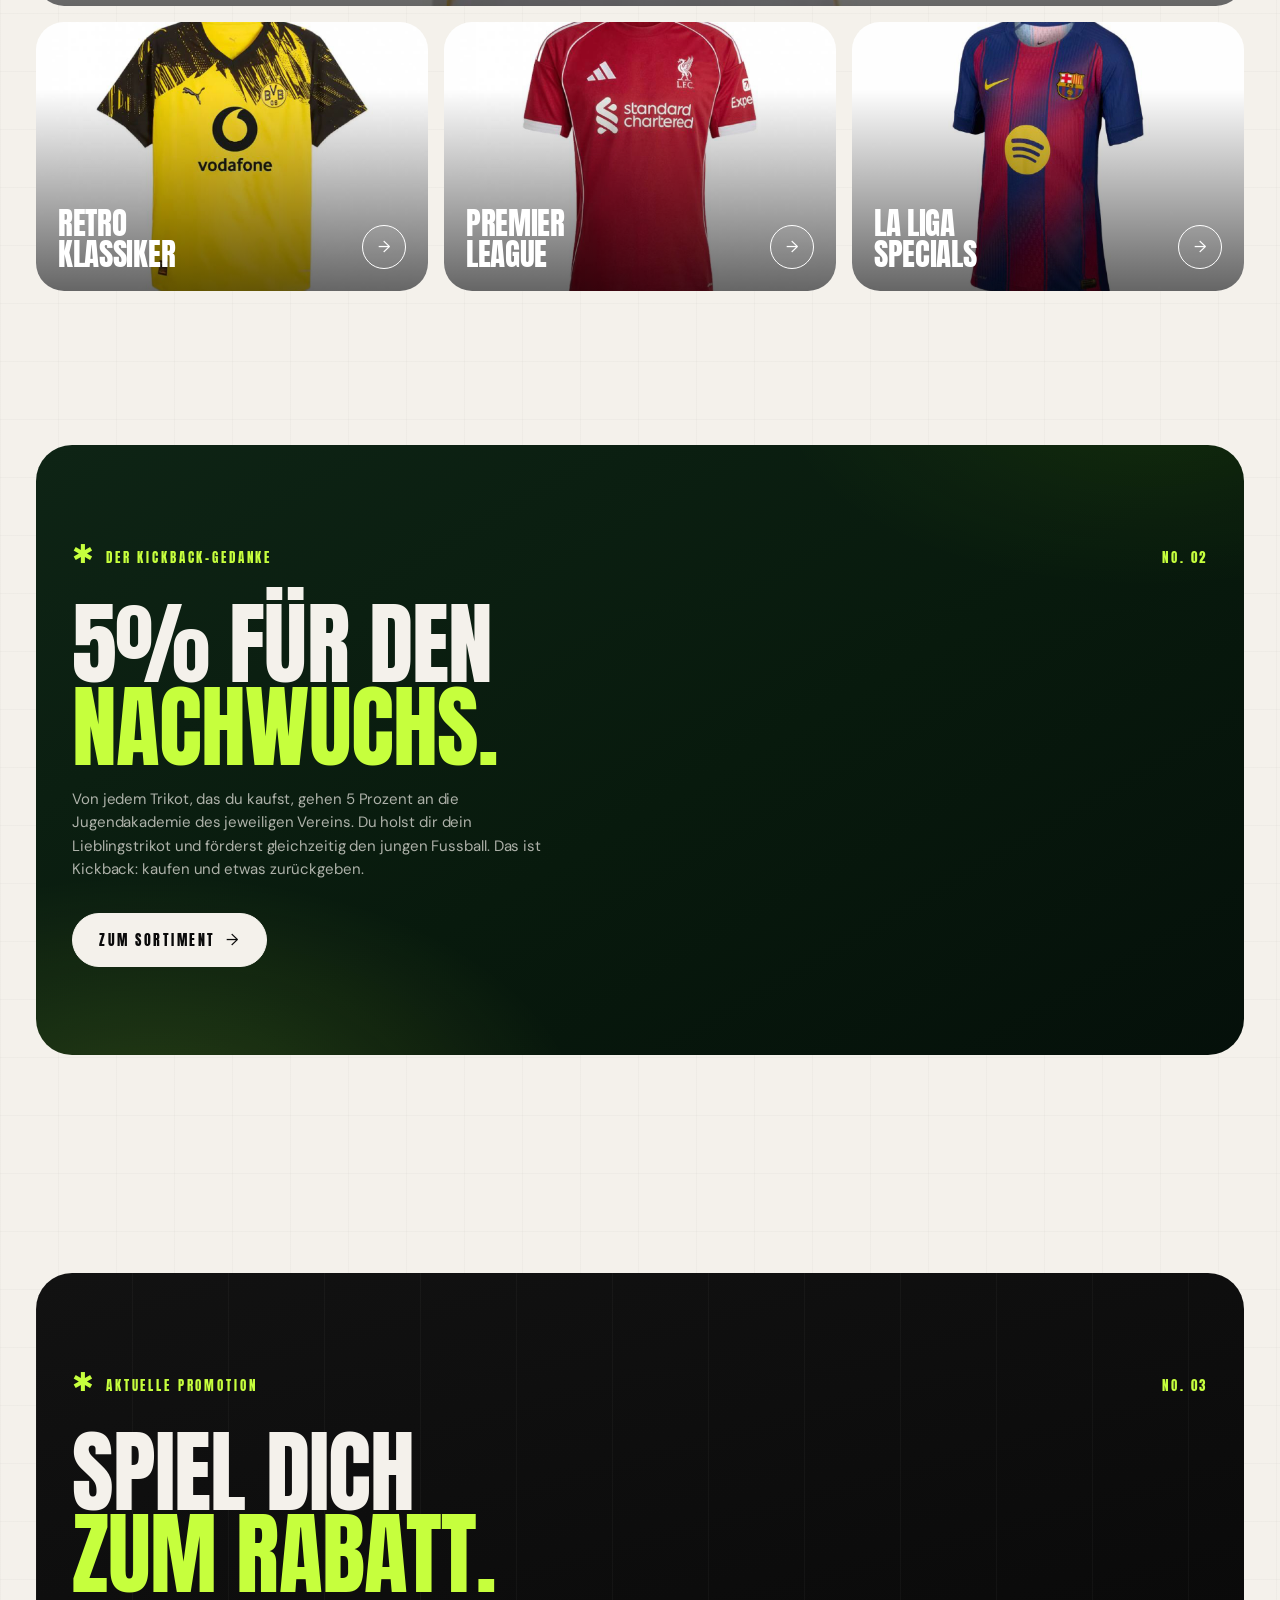
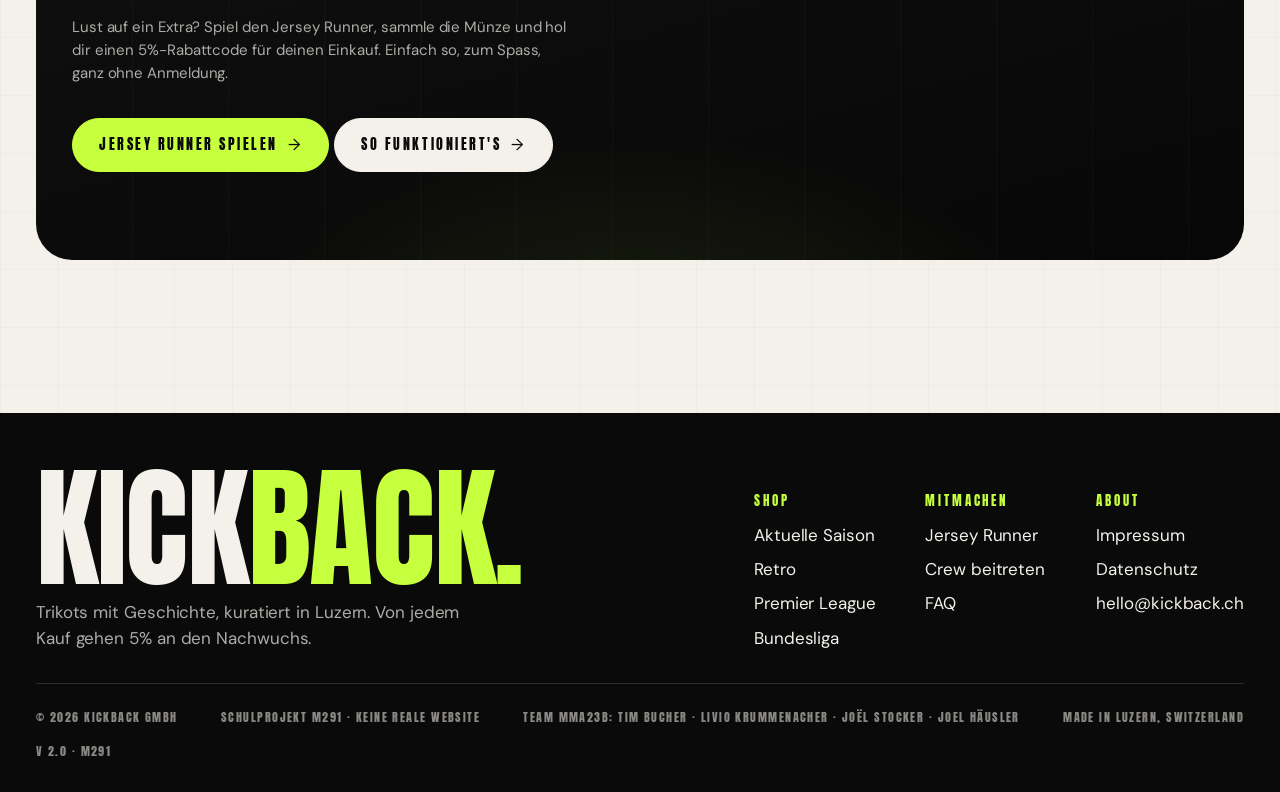
==== commit 1b09d2b8: "Update shipping cost threshold in ticker" ====
--- a/index.html
+++ b/index.html
@@ -52,7 +52,7 @@
   <!-- ticker -->
   <div class="marquee" aria-hidden="true">
     <div class="marquee-track">
-      <span>Versandkostenfrei ab CHF 80 <span class="star">✱</span></span>
+      <span>Versandkostenfrei ab CHF 85 <span class="star">✱</span></span>
       <span>Retro-Klassiker neu auf Lager <span class="star">✱</span></span>
       <span>5% von jedem Kauf für den Nachwuchs <span class="star">✱</span></span>
       <span>Made for Fans <span class="star">✱</span></span>
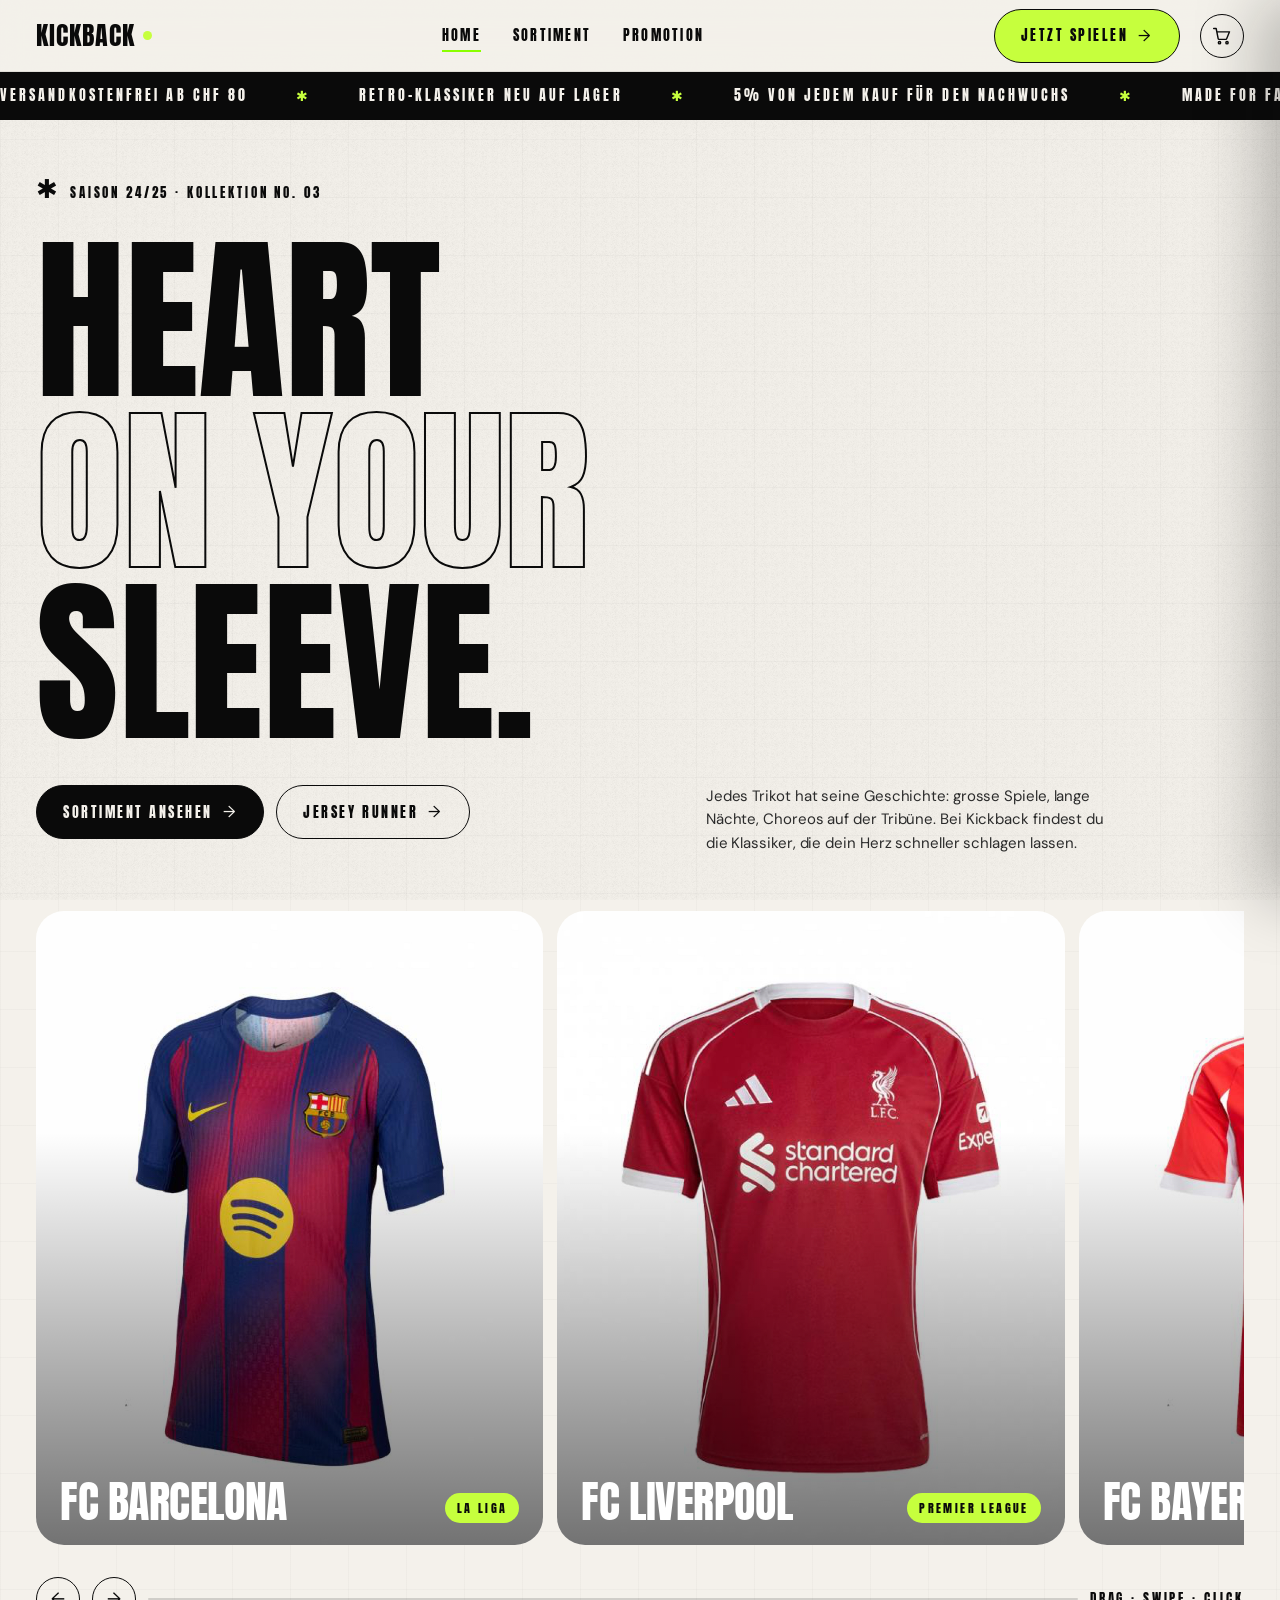
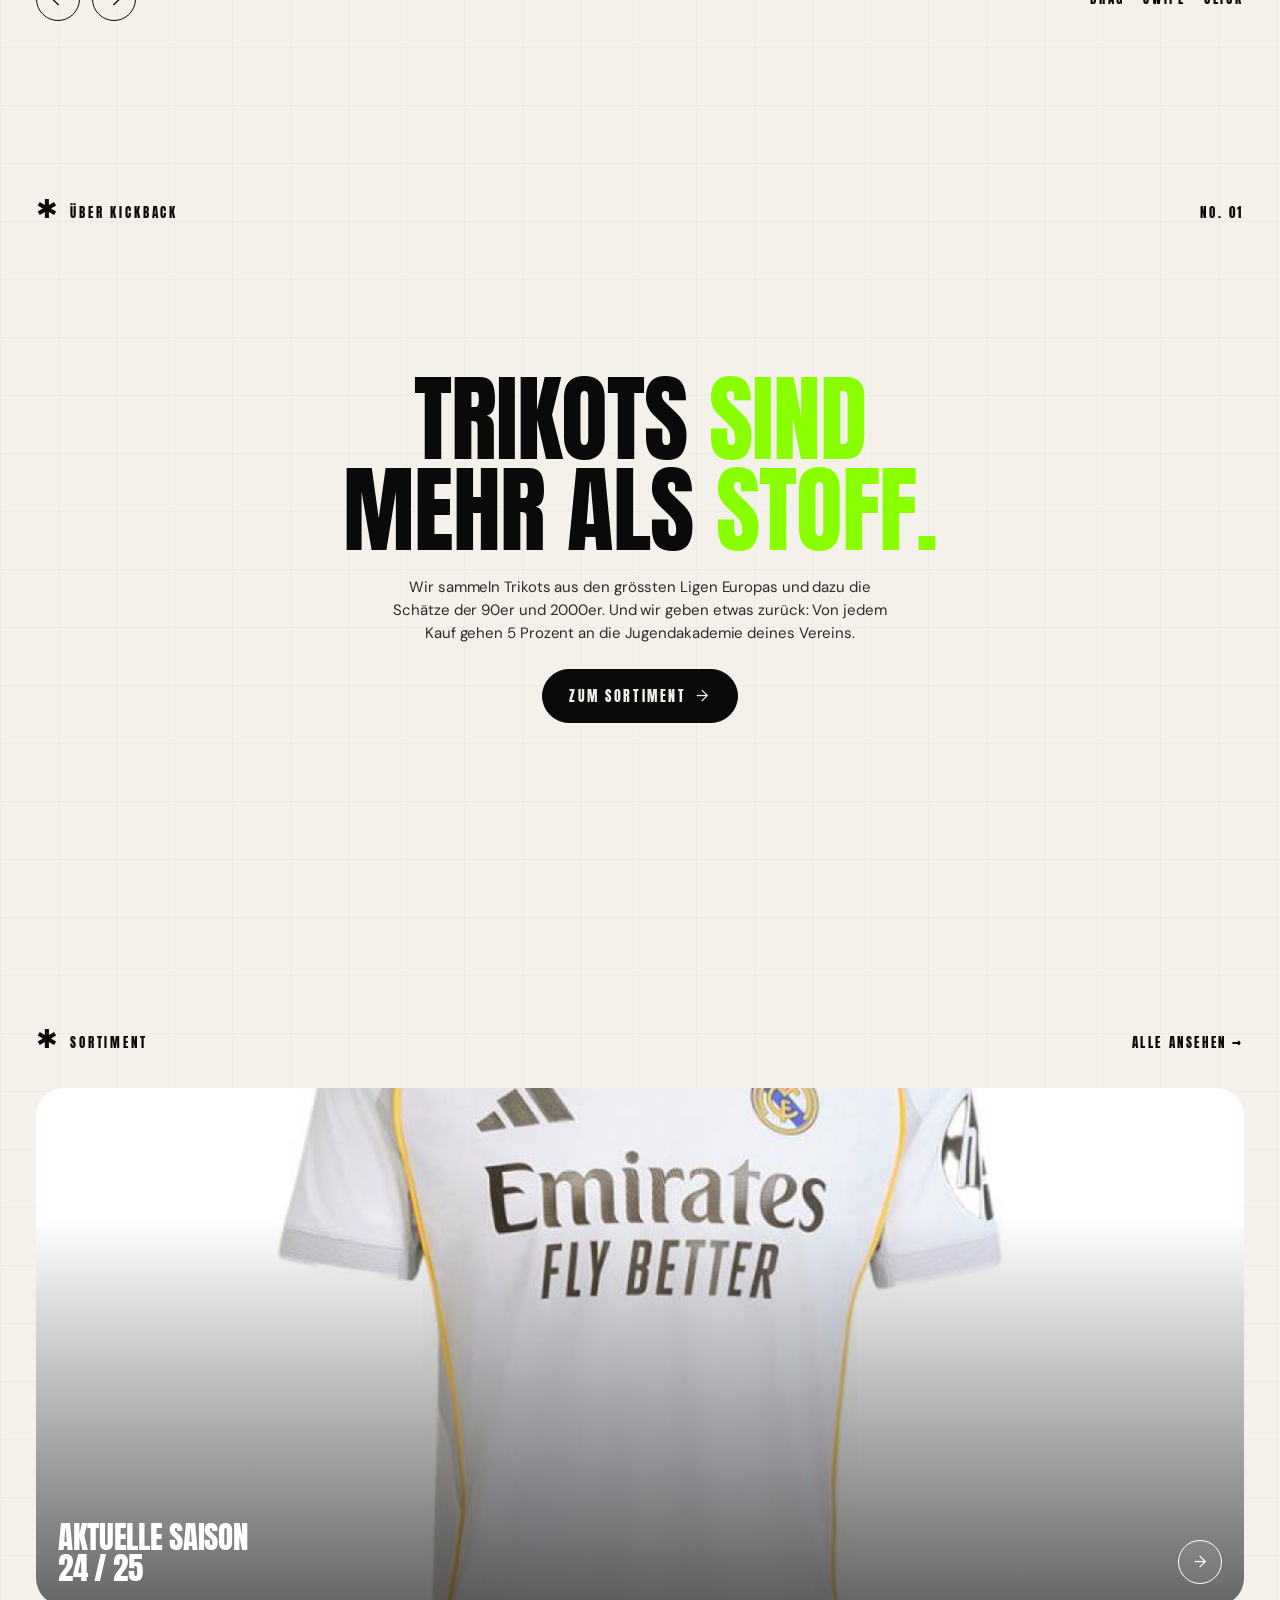
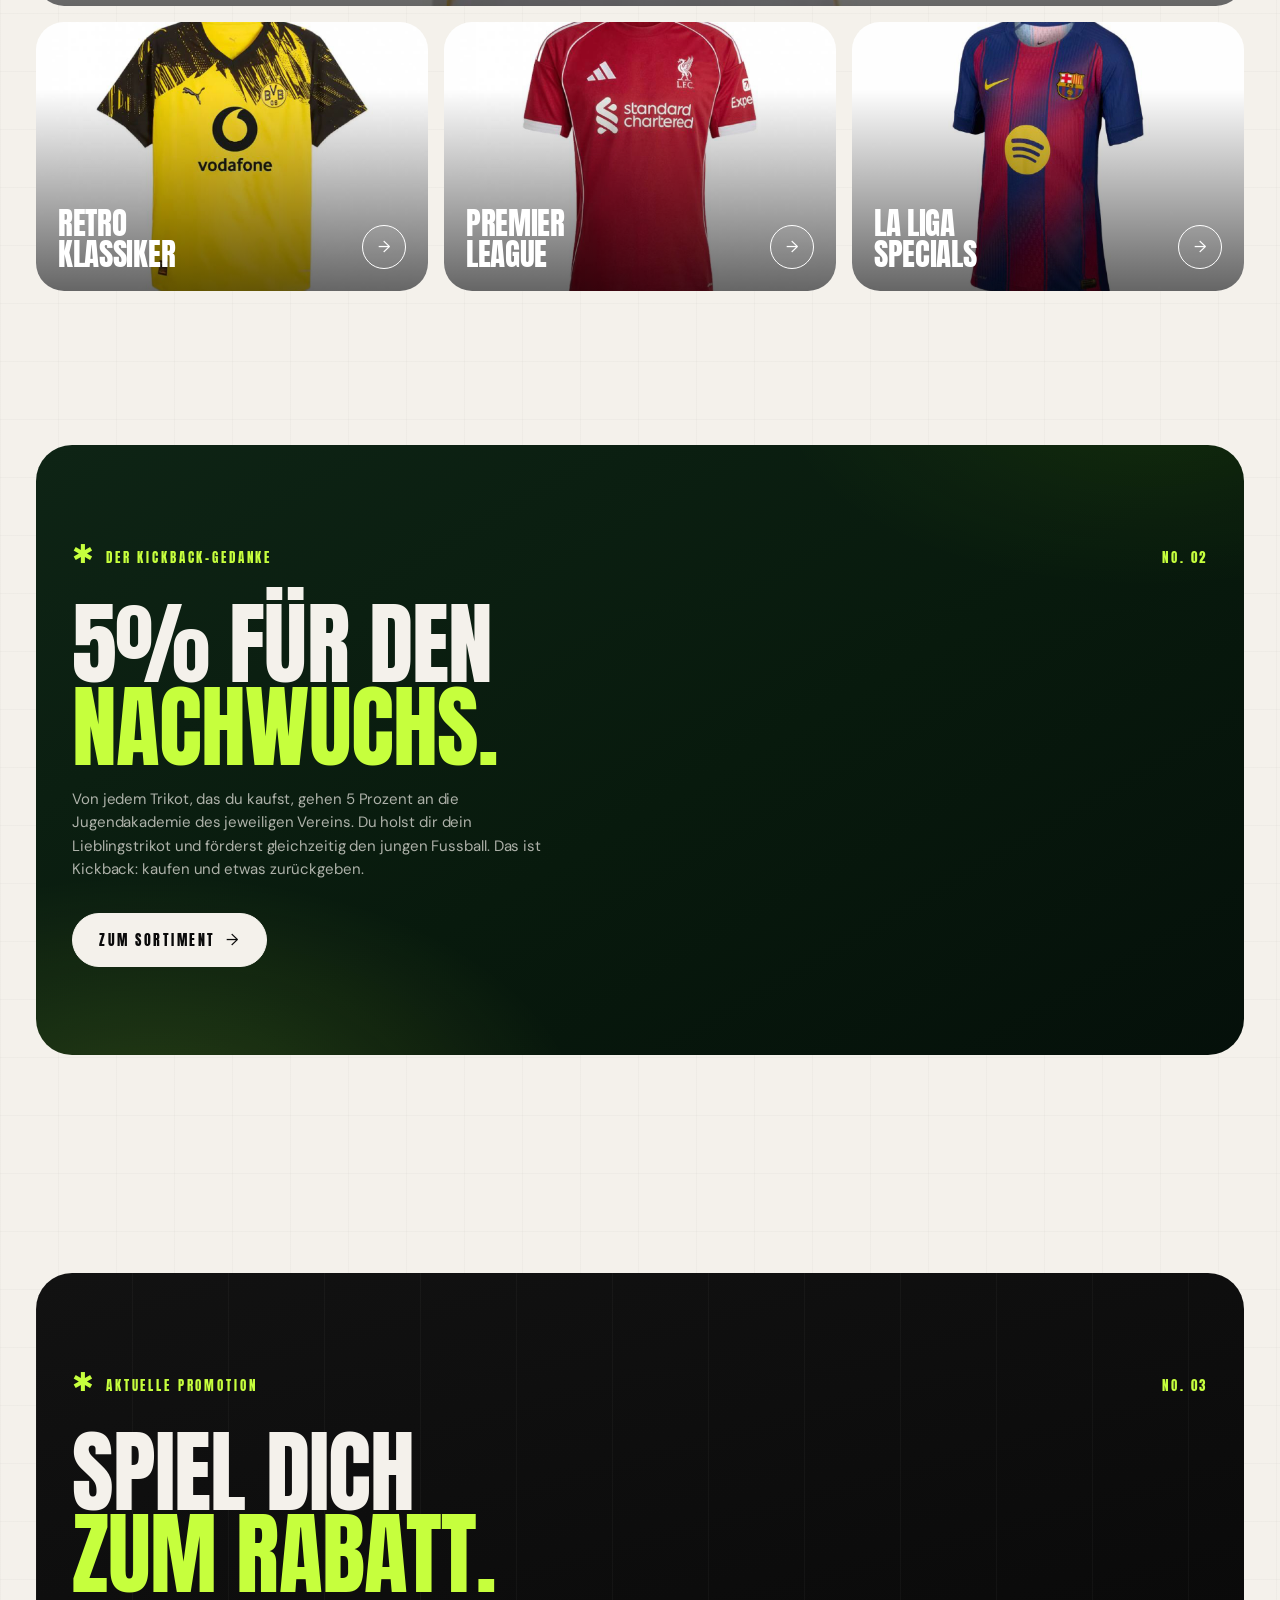
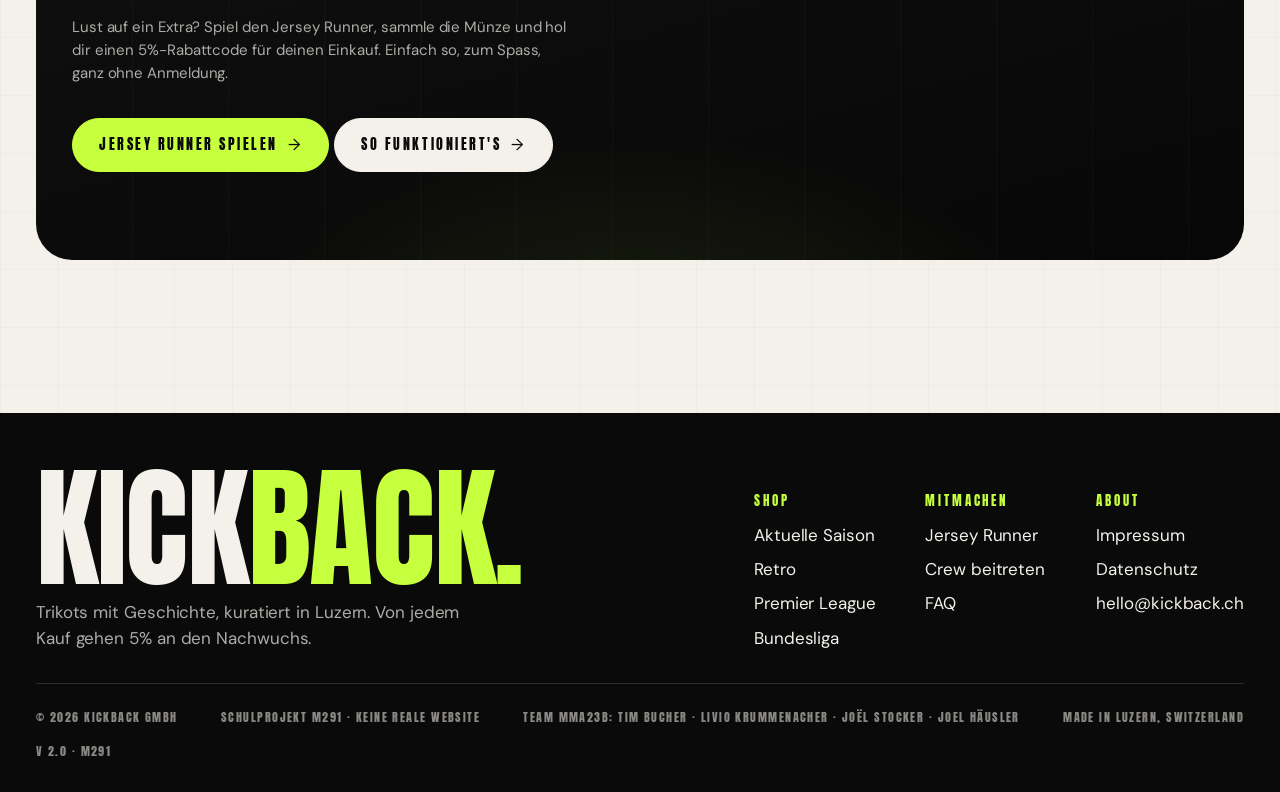
==== commit 23e246c3: "Update index.html" ====
--- a/index.html
+++ b/index.html
@@ -52,7 +52,7 @@
   <!-- ticker -->
   <div class="marquee" aria-hidden="true">
     <div class="marquee-track">
-      <span>Versandkostenfrei ab CHF 85 <span class="star">✱</span></span>
+      <span>Versandkostenfrei ab CHF 80 <span class="star">✱</span></span>
       <span>Retro-Klassiker neu auf Lager <span class="star">✱</span></span>
       <span>5% von jedem Kauf für den Nachwuchs <span class="star">✱</span></span>
       <span>Made for Fans <span class="star">✱</span></span>
